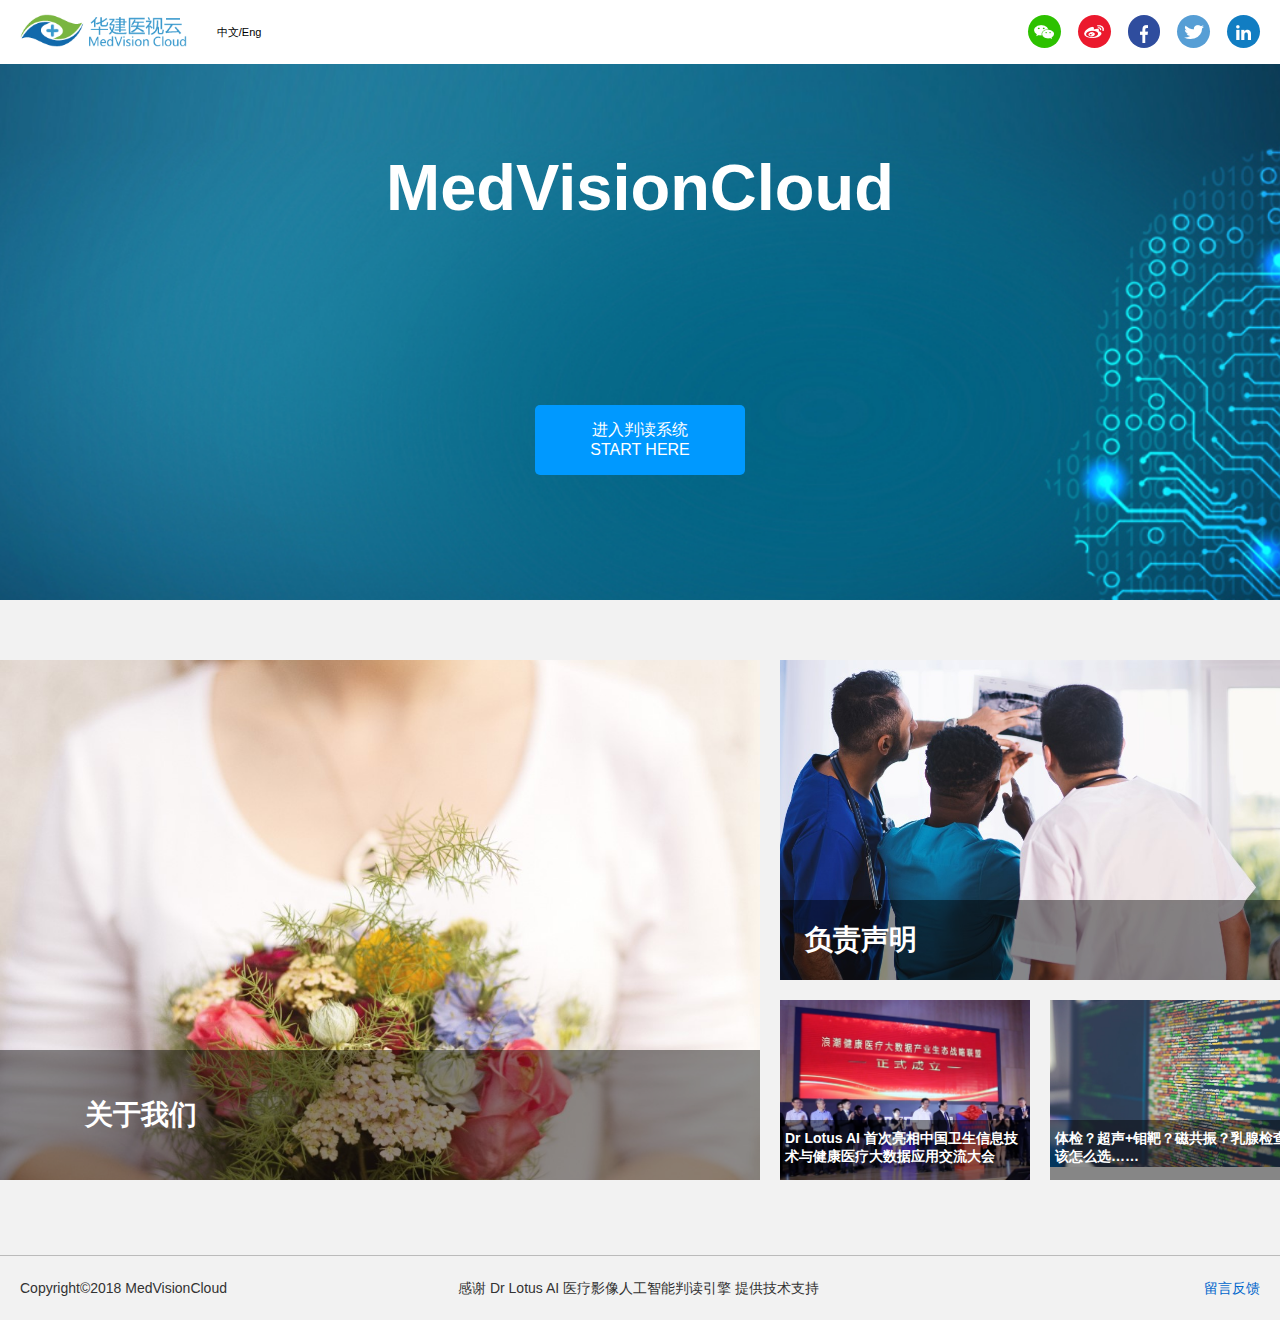
==== index.html @ 8c5a2087 "完成热力图功能，完善代码" ====
<!DOCTYPE html>
<html>

<head>
    <meta charset="utf-8">
    <title>华建医视云</title>
    <link rel="stylesheet" type="text/css" href="./css/contactStyle.css">
    <style type="text/css">
    * {
        margin: 0;
        padding: 0;
    }

    body {
        width:100%;
        height:100%;
        font-family: 'Arial Negreta', 'Arial';
        font-size: 14px;
        background: #f2f2f2;
    }

    .head {
        height: 64px;
        width: 100%;
        background: #FFFFFF;
        position: fixed;
        z-index: 10;
        top: 0;
    }

    .headtop {
        width: 100%;
        height: 100%;
        margin: 0 auto;
        display:flex;
        justify-content: space-between;
    }

    .med {
        display: inline-block;
        float: left;
    }

    .lang {
        float: left;
        color: #000000;
        text-decoration: none;
        margin-left: 30px;
        font-size: 11px;
        display: inline-block;
        line-height: 64px;
    }
    .lang:hover{
        text-decoration: underline;
        color: rgba(0, 102, 204, 1);
    }
    .bdsharebuttonbox {
        width: 248px;
        display:flex;
        justify-content: space-between;
    }
    #share {
        margin-right:12px;
        height: 64px;
        display: inline-block;
    }
    #share a{
        width: 32.8px;
        height: 32.8px;
        border-radius: 32.8px;
        display: inline-block;
        margin-left: 8px;
        margin-right:8px;
        margin-top: 15px;
    }
    #share a.bds_weixin{
        display:flex;
        justify-content: center;
        background: rgb(0,0,0,0);
    }
    #share img {
        margin: 0 auto;
        margin-top: 10px;
        display: block;
    }

    #share a.share1{
        background-color: #2dc100;
    }
    #share a.share1 img{
        height:14px;
        width:20px;
    }
    #share a.share2 {
        background: #eb192d;
    }

    #share a.share3 {
        background: #2f4d9e;
    }

    #share a.share4 {
        background: #569ed5;
    }

    #share a.share5 {
        background: #117dc2;
    }

    #share a.bds_more {
        display: none;
    }


    .medmain {
        width: 100%;
        margin-left: auto;
        margin-right: auto;
        margin-bottom: 74px;
        display:flex;
        flex-direction:column;
    }

    .banner {
        position:relative;
        height: 600px;
    }
    #banner{
        position:absolute;
        top:0px;
        width:100%;
        height:600px;
        margin:0;
        background: url(img/bg.jpg) no-repeat;
        background-position: center top;
        background-size: auto 140%;

    }


    .banner img {
        display: block;
        width: 100%;
    }

    .banner1 {
        display: inline-block;
        width: 329px;
        opacity: 0.75;
        float: left;
        margin-top: 188px;
    }

    .banner2 {
        color: #FFFFFF;
        overflow: hidden;
        text-align: center;
        margin: 150px auto;
        margin-bottom: 0px;
        overflow: hidden;
    }

    .medlang {
        height: 150px;
        overflow: hidden;
    }

    .langdiv {
        -webkit-animation: scrollText 15s cubic-bezier(0.645, 0.045, 0.355, 1) infinite;
        animation: scrollText 15s cubic-bezier(0.645, 0.045, 0.355, 1) infinite
    }

    .langtext {
        overflow: hidden;
        height: 151px;
        word-break:break-all;
    }

    @-webkit-keyframes scrollText {
        0% {
            -webkit-transform: translateY(0px);
        }
        20% {
            -webkit-transform: translateY(-151px);
        }
        40% {
            -webkit-transform: translateY(-302px);
        }
        60% {
            -webkit-transform: translateY(-453px);
        }
        80% {
            -webkit-transform: translateY(-604px);
        }
        100% {
            -webkit-transform: translateY(-755px);
        }
    }

    @keyframes scrollText {
        0% {
            transform: translateY(0px);
        }
        20% {
            transform: translateY(-151px);
        }
        40% {
            transform: translateY(-302px);
        }
        60% {
            transform: translateY(-453px);
        }
        80% {
            transform: translateY(-604px);
        }
        100% {
            transform: translateY(-755px);
        }
    }


    .med1 {
        font-size: 65px;
        text-align:center;
        font-weight: 700;
        margin-bottom: 30px;

    }

    .med2 {
        font-size: 24px;
        margin-bottom: 30px;
    }

    .med3 {
        font-size: 18px;
        margin-bottom: 70px;
    }

    .med4 {
        width: 210px;
        height: 70px;
        margin: 0 auto;
        font-size: 16px;
        color: #FFFFFF;
        text-align: center;
    }

    .starthere {
        background-color: rgba(0, 153, 255, 1);
        border-radius: 5px;
        height: 70px;
        overflow: hidden;
        display: block;
    }

    .starthere p {
        padding-top: 15px;
    }

    .langselect {
        overflow: hidden;
        display: none;
    }

    .langselect .china {
        display: inline-block;
        text-decoration: none;
        width: 105px;
        height: 70px;
        line-height: 70px;
        background-color: rgba(0, 102, 204, 1);
        border: none;
        border-radius: 5px;
        border-top-right-radius: 0px;
        border-bottom-right-radius: 0px;
        -moz-box-shadow: 0px 0px 5px rgba(0, 0, 0, 0.349019607843137);
        -webkit-box-shadow: 0px 0px 5px rgba(0, 0, 0, 0.349019607843137);
        box-shadow: 0px 0px 5px rgba(0, 0, 0, 0.349019607843137);
        color: #0066CC;
    }

    .langselect .english {
        text-decoration: none;
        display: inline-block;
        width: 105px;
        height: 70px;
        line-height: 70px;
        background-color: rgba(0, 102, 204, 1);
        border: none;
        border-radius: 5px;
        border-top-left-radius: 0px;
        border-bottom-left-radius: 0px;
        -moz-box-shadow: 0px 0px 5px rgba(0, 0, 0, 0.349019607843137);
        -webkit-box-shadow: 0px 0px 5px rgba(0, 0, 0, 0.349019607843137);
        box-shadow: 0px 0px 5px rgba(0, 0, 0, 0.349019607843137);
        color: #0066CC;
    }


    .banner3 {
        display: inline-block;
        width: 637px;
        margin: auto;
        float: right;
    }

    .main {
        margin: 0 auto;
        margin-top: 60px;
        color: #FFFFFF;
        width: 1300px;
        overflow: hidden;
    }

    .main img {
        display: block;
        width: 100%;
    }

    .main1 {
        width: 760px;
        height: 520px;
        position: relative;
        float: left;
    }

    .main1info {
        position: absolute;
        width: 760px;
        height: 130px;
        line-height: 130px;
        background-color: rgba(0, 0, 0, 0.447058823529412);
        bottom: 0px;
    }

    .main1info span {
        display: block;
        margin-left: 85px;
        font-weight: 700;
        font-size: 28px;
    }

    .main1back {
        top: 0px;
        background-color: rgba(0, 0, 0, 0.447058823529412);
        position: absolute;
        width: 760px;
        height: 520px;
        display: none;
    }

    .main1back p {
        margin-left: 88px;
    }

    .about1 {
        font-size: 28px;
        font-weight: 700;
        margin-top: 135px;
    }

    .about2 {
        font-size: 20px;
        margin-top: 25px;
    }

    .about3 {
        margin-top: 20px;
    }

    .about4 {
        margin-top: 20px;
    }

    .main2 {
        float: left;
        margin-left: 20px;
    }

    .main21 {
        width: 520px;
        height: 320px;
        overflow: hidden;
        position: relative;
    }

    .main21info {
        width: 520px;
        height: 80px;
        line-height: 80px;
        position: absolute;
        background-color: rgba(0, 0, 0, 0.447058823529412);
        bottom: 0px;
    }

    .main21info span {
        display: block;
        margin-left: 25px;
        font-size: 28px;
        font-weight: 700;
    }

    .main21back {
        top: 0px;
        background-color: rgba(0, 0, 0, 0.447058823529412);
        position: absolute;
        width: 520px;
        height: 320px;
        font-size: 12px;
        display: none;
    }

    .main21back p {
        margin-left: 25px;
        width: 465px;
    }

    .state1 {
        margin-top: 40px;
        font-size: 28px;
        font-weight: 700;
    }

    .state2 {
        margin-top: 10px;
    }

    .state3 {
        margin-top: 10px;
    }

    .main22 {
        margin-top: 20px;
        overflow: hidden;
    }

    .main221 {
        width: 250px;
        height: 180px;
        float: left;
        position: relative;
    }

    .main221info {
        width: 250px;
        height: 60px;
        position: absolute;
        background-color: rgba(0, 0, 0, 0.447058823529412);
        bottom: 0px;
        margin-top: 10px;
    }

    .main221info span {
        display: block;
        margin-top: 10px;
        margin-left: 5px;
        font-weight: 700;
    }

    .main221back {
        top: 0px;
        background-color: rgba(0, 0, 0, 0.447058823529412);
        position: absolute;
        width: 250px;
        height: 180px;
        line-height: 180px;
        font-size: 16px;
        display: none;
    }

    .main221back a {
        display: block;
        text-align: center;
        text-decoration: none;
        color: #FFFFFF;
    }

    .main222 {
        width: 250px;
        height: 180px;
        margin-left: 20px;
        float: left;
        position: relative;
    }

    .main222info {
        width: 250px;
        height: 60px;
        position: absolute;
        background-color: rgba(0, 0, 0, 0.447058823529412);
        bottom: 0px;
    }

    .main222info span {
        display: block;
        margin-left: 5px;
        margin-top: 10px;
        font-weight: 700;
    }

    .main222back {
        top: 0px;
        background-color: rgba(0, 0, 0, 0.447058823529412);
        position: absolute;
        width: 250px;
        height: 180px;
        line-height: 180px;
        font-size: 16px;
        display: none;
    }

    .main222back a {
        display: block;
        color: #FFFFFF;
        text-decoration: none;
        text-align: center;
    }

    .foot {
        margin-top:75px;
        font-size: 14px;
        font-weight: 400;
        color: #333333;
        overflow: hidden;
        width: 100%;
        background: #f2f2f2;
        border-top: 1.5px solid #BBB;
        line-height: 64px;
    }

    .footline {
        width:100%;
        display:flex;
        justify-content: space-between;
        margin: 0 auto;
    }

    .foot .banquan {
        display: inline-block;
        margin-left: 20px;
    }

    .foot .fonttext {
        margin-right:154px;

    }

    .foot .message {
        margin-right:20px;
        cursor: pointer;
        color: rgba(0, 102, 204, 1);
    }
    .feedback{
        z-index:3;
        position:fixed;
    }
    .shadow{
        width:100%;
        height:1500px;
        position:absolute;
        top:0;
        left:0;
        background:rgba(0,0,0,0.5);
        display:none;
        z-index:2;
    }
    .message:hover{
        text-decoration:underline;
    }
    .rw-words div{
    	position: absolute;
        left:0;
        opacity: 0;
    	overflow: hidden;
    	width: 100%;
    }

    .rw-words-1 div{
    	animation: rotateWordsFirst 18s linear infinite 0s;
    }
    .rw-words div:nth-child(2) {
    	animation-delay: 3s;
    }
    .rw-words div:nth-child(3) {
    	animation-delay: 6s;
    }
    .rw-words div:nth-child(4) {
    	animation-delay: 9s;
    }
    .rw-words div:nth-child(5) {
    	animation-delay: 12s;
    }
    .rw-words div:nth-child(6) {
    	animation-delay: 15s;
    }
    @keyframes rotateWordsFirst {
        0% { opacity: 0; }
        2% { opacity: 0; -webkit-transform: translateY(-30px); transform: translateY(-30px); }
    	5% { opacity: 1; -webkit-transform: translateY(0px); transform: translateY(0px);}
        17% { opacity: 1; -webkit-transform: translateY(0px); transform: translateY(0px); }
    	20% { opacity: 0; -webkit-transform: translateY(30px); transform: translateY(30px); }
    	80% { opacity: 0; }
        100% { opacity: 0; }
    }
    .headerLogo{
        height:100%;
        display:flex;
        align-items:center;
    }
    .wechatShare{
        border: 1px solid rgb(216, 216, 216);
        position:absolute;
        top: 80px;
        right: 95px;
        width:240px;
        height: 275px;
        display:flex;
        padding: 10px;
        flex-direction: column;
        background:#FFF;
        align-items:center;
        z-index:4;
        display:none;
    }
    .wechatShare .popup_head{
        font-weight:700;
        font-size:12px;
        width:240px;
        height:16px;
    }
    .wechatShare .popup_foot{
        margin-top:5px;
        width:240px;
        height:44px;
        font-size:12px;
        color: rgb(102,102,102);

    }
    </style>
</head>

<body>
    <div class="head">
        <div class="headtop">
            <div class="headerLogo">
                <a href="index.html"><img title="返回首页" style='height:32.8px; width:166.8px; margin-left:20px; ' src="img/logo.png"></a>
                <a title="switch to English" href="indexEn.html" class="lang">中文/Eng</a>
            </div>
            <div id="share">
                <div class="bdsharebuttonbox" >
                    <a href="#" class="bds_weixin share1" id="wechat" ><img src="img/share1.png"></a>
                    <a href="http://service.weibo.com/share/share.php?url=http://medvisioncloud.com&appkey=&title=Description&pic=&ralateUid=&language=zh_cn#_loginLayer_1534360232084" target = "_blank" class="share2" ><img src="img/share2.png"></a>
                    <a target="_blank" href="https://www.facebook.com/sharer/sharer.php?u=http%3A//medvisioncloud.com" class="share3" ><img src="img/share3.png"></a>
                    <a target="_blank" href="https://twitter.com/home?status=http%3A//medvisioncloud.com" class="share4" ><img src="img/share4.png"></a>
                    <a target="_blank" href="https://www.linkedin.com/shareArticle?mini=true&url=http%3A//medvisioncloud.com&title=Medvision%20Cloud&summary=&source=" class="share5"> <img src="img/share5.png"></a>
                </div>
            </div>
        </div>
    </div>
    <div class="medmain">
        <div class="wechatShare">
            <div class="popup_head">
                <span>分享到微信朋友圈</span>
            </div>
            <img style='height:215px; width:215px' src="img/QR.png">
            <div class="popup_foot">
                打开微信，点击底部的“发现”，<br>
                使用“扫一扫”即可将网页分享至朋友圈。
            </div>
        </div>
        <div class="banner">
            <div id="banner">
            <div class="banner2">
                <p class="med1">MedVisionCloud</p>
                <div class="medlang">
                    <div class="rw-words rw-words-1">
                        <div class="langtext">
                            <p class="med2">女性健康医视云 —— 用AI，爱自己</p>
                            <p class="med3">免费的在线乳腺影像判读AI 由人工智能提供参考意见</p>
                        </div>
                        <div class="eng langtext">
                            <p class="med2">Advancing Women's Healthcare with AI</p>
                            <p class="med3">Free Online Mammograms Interpretation using AI Suggestions for reference only</p>
                        </div>
                        <div class="fren langtext">
                            <p class="med2">Faire progresser la santé des femmes avec l'IA</p>
                            <p class="med3">Interprétation gratuite de mammogrammes en ligne en utilisant des suggestions d'IA pour la référence seulement</p>
                        </div>
                        <div class="spanish langtext">
                            <p class="med2">Avanzando en la salud de la mujer con IA</p>
                            <p class="med3">Interpretación gratuita de mamografías en línea usando sugerencias de IA solo como referencia</p>
                        </div>
                        <div class="Russian langtext">
                            <p class="med2">Продвижение женского здравоохранения с помощью ИИ</p>
                            <p class="med3">Бесплатные онлайн-маммограммы Интерпретация с использованием предложений AI для справки</p>
                        </div>
                        <div class="Arabic langtext">
                            <p class="med2">تعزيز الرعاية الصحية للمرأة مع منظمة العفو الدولية</p>
                            <p class="med3">تفسير الماموغرافيا على الانترنت مجانا باستخدام الاقتراحات الذكاء الاصطناعي للإشارة فقط</p>
                        </div>
            		</div>
                    </div>
                </div>
                <div class="med4">
                    <div class="starthere">
                        <p>进入判读系统</p>
                        <span>START HERE</span>
                    </div>
                    <div class="langselect">
                        <a class="china" href="inter.html">中文</a><a class="english" href="interEn.html">英文</a>
                    </div>
                </div>
            </div>
        </div>
        <div class="main ">
            <div class="main1 ">
                <img src="img/u25.jpg ">
                <div class="main1info ">
                    <span>关于我们</span>
                </div>
                <div class="main1back ">
                    <p class="about1 ">关于我们</p>
                    <p class="about2 ">MedVisionCloud——女性健康医视云</p>
                    <p class="about3 ">女性的健康，是人类社会发展的基石。MedVisionCloud致力于人工智能和医疗行业的深度融</p>
                    <p>合，运用最前沿的人工智能技术，聚焦女性健康，旨在为全民提供免费的乳腺癌相关医疗影像</p>
                    <p>人工智能辅助判读服务。</p>
                    <p class="about4 ">MedVisionCloud由Dr Lotus AI 医疗影像人工智能判读引擎提供技术支持，帮助用户自助找到疑</p>
                    <p>似病灶，同时分析患有恶性肿瘤的风险，为女性乳腺癌自测自查提供有价值的参考意见。</p>
                </div>
            </div>
            <div class="main2 ">
                <div class="main21 ">
                    <img src="img/u16.jpg ">
                    <div class="main21info ">
                        <span>负责声明</span>
                    </div>
                    <div class="main21back ">
                        <p class="state1 ">免责声明</p>
                        <p class="state2 ">MedVisionCloud旨在向普通用户提供一个免费的医疗影像人工智能判读的平台。根据我国法律，本平台特做如下声明：</p>
                        <p class="state3 ">1. 用户可自主自愿选择是否使用本平台进行医学影像智能判读。</p>
                        <p>2. 用户上传的影像资料及检测结果仅做用户自测所用, 未经用户本人同意，平台无权也不会泄露给任何一方。 </p>
                        <p>3. 经本平台判读的结果仅作为向用户本人提供参考，结果可能因影像清晰度、用户个人操作等存在误差，故确诊仍需专业影像医生鉴定。 </p>
                        <p>4. 本平台的技术提供方属于非医疗机构，不同于医院的病例会诊，诊断结果不能作为医院就诊的依据和凭证。 </p>
                        <p>5. 一切诊疗行为请在就诊医院执业医师指导下执行，造成的一切后果与本平台无关。 </p>
                        <p>6. 本平台由Dr Lotus AI提供技术支持，解释权归技术提供方。</p>
                    </div>
                </div>
                <div class="main22 ">
                    <div class="main221 ">
                        <img src="img/u17.jpg ">
                        <div class="main221info ">
                            <span>Dr Lotus AI 首次亮相中国卫生信息技术与健康医疗大数据应用交流大会</span>
                        </div>
                        <div class="main221back ">
                            <a href="http://huajiantech.com/new.html " target="_blank ">了解更多</a>
                        </div>
                    </div>
                    <div class="main222 ">
                        <img src="img/u18.jpg ">
                        <div class="main222info ">
                            <span>体检？超声+钼靶？磁共振？乳腺检查该怎么选……</span>
                        </div>
                        <div class="main222back ">
                            <a href="https://mp.weixin.qq.com/s/qQNyLgV46LgN0UGOeyyk8A" target="_blank">了解更多</a>
                        </div>
                    </div>
                </div>
            </div>
        </div>
    </div>
    <div class="foot">
        <div class="footline">
            <span class="banquan">Copyright©2018 MedVisionCloud</span><span class="fonttext">感谢 Dr Lotus AI 医疗影像人工智能判读引擎 提供技术支持</span><span id="feedbackButton" class="message">留言反馈</span></div>
    </div>
    <div class="shadow">
    </div>
    <div class="feedback">
        <div class="container">
            <div class="feedbackHeader">
                <h3>告诉我们你的想法</h3>
            </div>
                <div class="contactContainer">
                <form id="contact" method="POST">
                    <div class="name">
                        <fieldset class="first">
                            <input placeholder="姓" id="name1" type="text" tabindex="1" required maxlength="20">
                        </fieldset>
                        <fieldset class="last">
                            <input placeholder="名" id="name2" type="text" tabindex="2" required maxlength="20">
                        </fieldset>
                    </div>
                    <fieldset>
                        <input placeholder="邮箱" id="email" type="email" tabindex="3" required maxlength="30">
                    </fieldset>
                    <fieldset>
                        <input placeholder="手机号码 (选填)" id="phone" type="tel" tabindex="4" maxlength="15">
                    </fieldset>
                    <fieldset>
                        <input placeholder="标题" id="title" type="text" tabindex="5" required maxlength="40">
                    </fieldset>
                    <fieldset>
                        <textarea placeholder="留言内容" id="content" tabindex="6" required maxlength="500"></textarea>
                    </fieldset>
                    <fieldset class="buttons">
                        <p id="messageSent" style="padding:10px;display:none"><b>提交成功!</b></p>
                        <div name="cancelButton" id="contact-cancel" onclick="{cancelForm()}">取消</div>
                        <button name="submitButton" type="submit" id="contact-submit">提交</button>
                    </fieldset>
              </form>
          </div>
        </div>
    </div>
    <script type="text/javascript" src="js/feedback.js"></script>
    <script type="text/javascript" src="js/jquery.js"></script>
    <script type="text/javascript">
    function sendContactForm(){
        setTimeout('$("#messageSent").show()', 500);
        setTimeout('$(".feedback").slideUp("slow")', 1500);
        setTimeout('$(".shadow").hide();', 2000);
    }
    $(function() {
        $('#wechat').mouseover(function(){
            $(".wechatShare").css('display', 'flex');
        })
        $('#wechat').mouseout(function(){
            $(".wechatShare").hide();
        })
        $('#contact').submit(function () {
         sendContactForm();
         //$("#contact").reset();
         return false;
        });
        $(".shadow").click(function(){
            $(".feedback").hide();
            $(".shadow").hide();
        })
        $("#feedbackButton ").click(function(){
            cancelForm();
            $(".shadow").show();
            $(".feedback ").show();
        })
        $(".main1").mouseover(function() {
            $(".main1info ").hide();
            $(".main1back ").show();
        });
        $(".main1").mouseout(function() {
            $(".main1back ").hide();
            $(".main1info ").show();
        });
        $(".main21").mouseover(function() {
            $(".main21info ").hide();
            $(".main21back ").show();
        });
        $(".main21").mouseout(function() {
            $(".main21back").hide();
            $(".main21info").show();
        });
        $(".main221").mouseover(function() {
            $(".main221info").hide();
            $(".main221back").show();
        });
        $(".main221").mouseout(function() {
            $(".main221back").hide();
            $(".main221info").show();
        });
        $(".main222").mouseover(function() {
            $(".main222info").hide();
            $(".main222back").show();
        });
        $(".main222").mouseout(function() {
            $(".main222back").hide();
            $(".main222info").show();
        });
        $(".med4").mouseover(function(eval) {
            $(".starthere").hide();
            $(".langselect").show();
        });
        $(".med4").mouseout(function(eval) {
            $(".langselect").hide();
            $(".starthere").show();
        });
        $(".china").mouseover(function() {
            $(".china").css("color", "#FFFFFF");
            $(".china").css("background", "rgba(0, 102, 204, 1)");
            $(".english ").css("color", "#0066CC");
            $(".english").css("background", "#FFFFFF");
        });
        $(".english").mouseover(function() {
            $(".english ").css("color", "#FFFFFF");
            $(".english").css("background", "rgba(0, 102, 204, 1)");
            $(".china ").css("color", "#0066CC");
            $(".china").css("background", "#FFFFFF");
        });
    })
    </script>
</body>

</html>
---- css/contactStyle.css ----
@import url(https://fonts.googleapis.com/css?family=Roboto:400,300,600,400italic);
.feedback {
    display:none;
    position:fixed;
    bottom:0;
    right:25px;
    margin: 0;
    padding: 0;
    box-sizing: border-box;
    -webkit-box-sizing: border-box;
    -moz-box-sizing: border-box;
    -webkit-font-smoothing: antialiased;
    -moz-font-smoothing: antialiased;
    -o-font-smoothing: antialiased;
    font-smoothing: antialiased;
    text-rendering: optimizeLegibility;
}

.feedback body {
  font-family: "Roboto", Helvetica, Arial, sans-serif;
  font-weight: 100;
  font-size: 12px;
  line-height: 30px;
  color: #777;
  background: #4CAF50;
}

.container {
  max-width: 500px;
  width: 100%;
  margin: 25px 0;
  position: relative;
}

#contact input[type="text"],
#contact input[type="email"],
#contact input[type="tel"],
#contact input[type="url"],
#contact textarea,
#contact button {
    font: 400 12px/16px "Roboto", Helvetica, Arial, sans-serif;
}
.feedbackHeader{
    background-color:#4885ed;
    width:100%;
    height:70px;
    display: flex;
    justify-content:center;
    align-items:center;
}

.feedbackHeader h3{
    color:white;
    font-size: 30px;
    font-weight: 300;
}
.contactContainer{
  background: #F9F9F9;
  width:100%;
  box-shadow: 0 0 20px 0 rgba(0, 0, 0, 0.2), 0 5px 5px 0 rgba(0, 0, 0, 0.24);
  display:flex;
  justify-content:center;
}
#contact {
    margin:25px;
    width:100%;
}


fieldset {
  border: medium none !important;
  margin: 0 0 10px;
  padding: 0;
}
.name{
    width:100%;
    display:flex;
    justify-content:space-between;
}
.first{
    width:46%;
}
.last{
    width:46%;
}
#contact #name1,
#contact #name2{
    padding:10px;
    width:89.5%;
    border: 1px solid #ccc;
    background: #FFF;
    margin: 0 0 5px;
}

#contact input[type="text"],
#contact input[type="email"],
#contact input[type="tel"],
#contact input[type="url"],
#contact textarea {
  width: 95%;
  border: 1px solid #ccc;
  background: #FFF;
  margin: 0 0 5px;
  padding: 10px;
}

#contact input[type="text"]:hover,
#contact input[type="email"]:hover,
#contact input[type="tel"]:hover,
#contact input[type="url"]:hover,
#contact textarea:hover {
  -webkit-transition: border-color 0.3s ease-in-out;
  -moz-transition: border-color 0.3s ease-in-out;
  transition: border-color 0.3s ease-in-out;
  border: 1px solid #aaa;
}

#contact textarea {
  height: 100px;
  max-width: 100%;
  resize: none;
}
.buttons{
    display:flex;
    justify-content: flex-end;
}
#contact button{
  cursor: pointer;
  width: 30%;
  border: none;
  border-radius:5px;
  background: #4885ed;
  color: #FFF;
  margin: 0 0 5px;
  margin-right:5px;
  padding: 10px;
  font-size: 15px;
}
#contact #contact-cancel{
    cursor: pointer;
    width: 30%;
    border: none;
    border-radius:5px;
    margin: 0 0 5px;
    margin-right:5px;
    padding: 10px;
    font-size: 15px;
    text-align:center;
    background:#F9F9F9;
    color:#000;
}
#contact button:hover {
  background: #325DA5;
  -webkit-transition: background 0.3s ease-in-out;
  -moz-transition: background 0.3s ease-in-out;
  transition: background-color 0.3s ease-in-out;
}
#contact #contact-cancel:hover{
    background:#999;
}

#contact button:active {
  box-shadow: inset 0 1px 3px rgba(0, 0, 0, 0.5);
}

.copyright {
  text-align: center;
}

#contact input:focus,
#contact textarea:focus {
  outline: 0;
  border: 1px solid #aaa;
}

::-webkit-input-placeholder {
  color: #888;
}

:-moz-placeholder {
  color: #888;
}

::-moz-placeholder {
  color: #888;
}

:-ms-input-placeholder {
  color: #888;
}
:invalid {
  box-shadow: none;
}
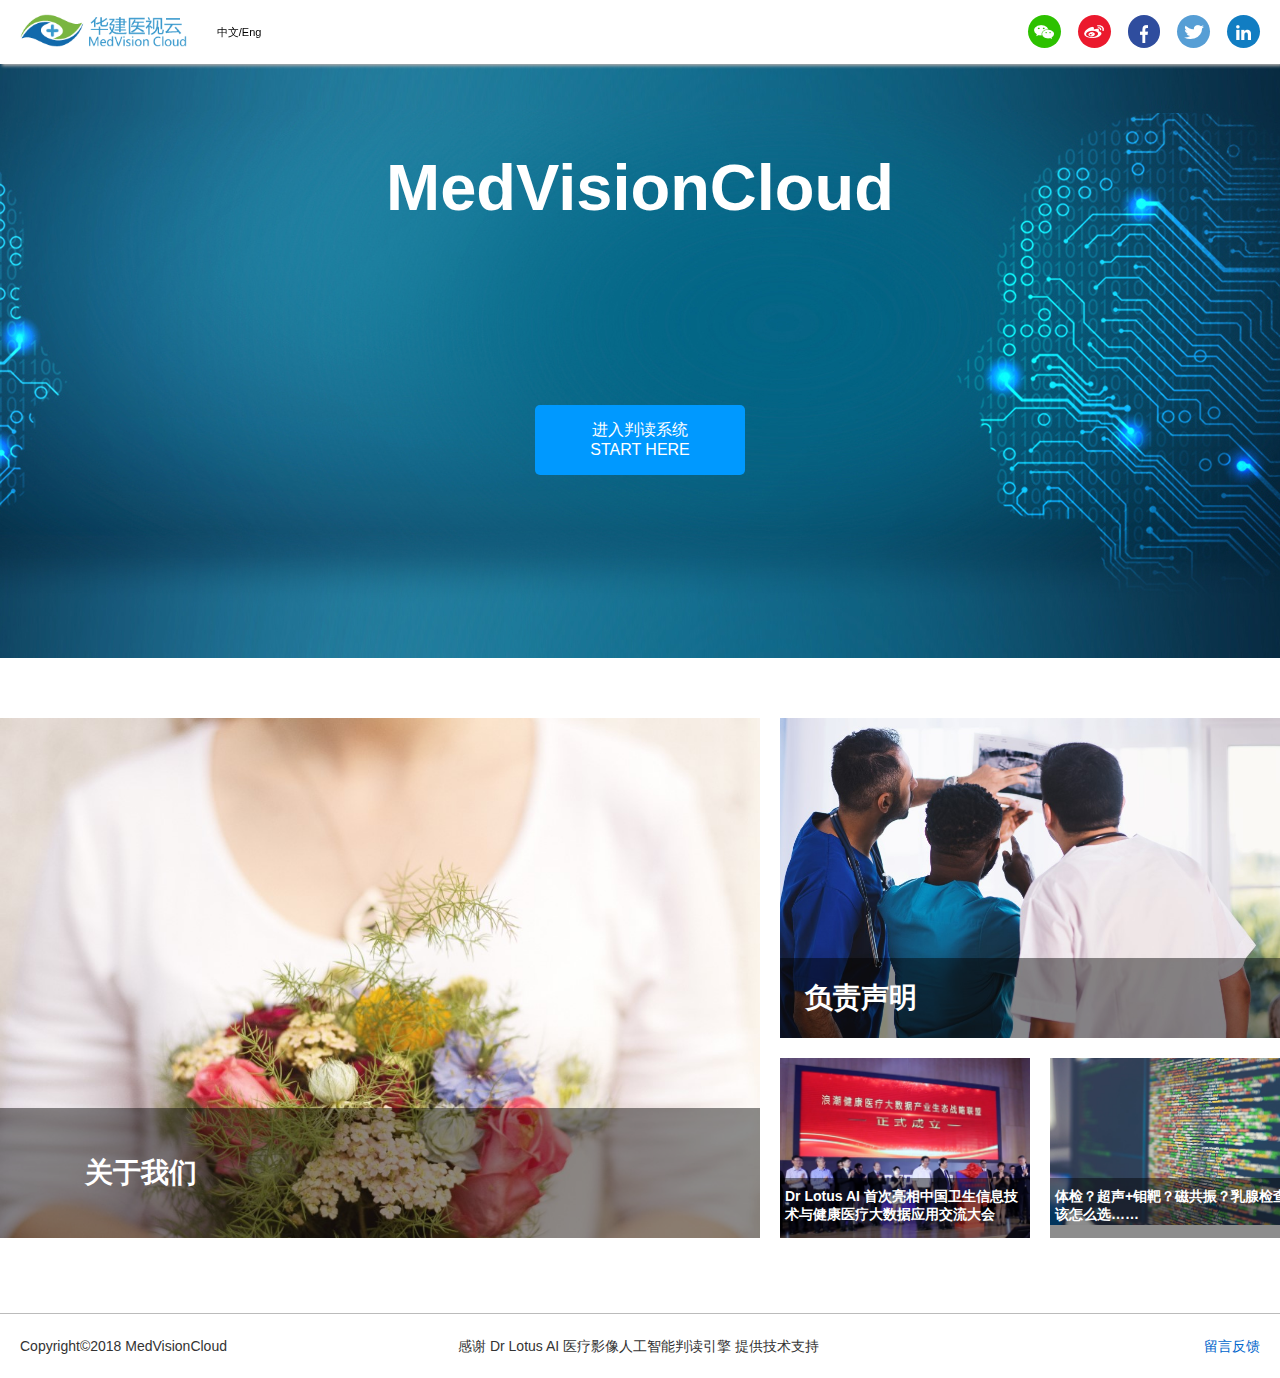
==== commit fa73f4f0: "finalized front page, finished english inter.html translation" ====
--- a/index.html
+++ b/index.html
@@ -14,18 +14,21 @@
     body {
         width:100%;
         height:100%;
+        min-width:875px;
         font-family: 'Arial Negreta', 'Arial';
         font-size: 14px;
-        background: #f2f2f2;
+        background: #ffffff;
     }
 
     .head {
         height: 64px;
         width: 100%;
+        min-width:875px;
         background: #FFFFFF;
         position: fixed;
         z-index: 10;
         top: 0;
+        box-shadow: 2px 2px 3px #AAAAAA;
     }
 
     .headtop {
@@ -123,17 +126,17 @@
 
     .banner {
         position:relative;
-        height: 600px;
+        height: 658px;
     }
     #banner{
         position:absolute;
         top:0px;
         width:100%;
-        height:600px;
+        height:658px;
         margin:0;
         background: url(img/bg.jpg) no-repeat;
         background-position: center top;
-        background-size: auto 140%;
+        background-size: auto 100%;
 
     }
 
@@ -524,7 +527,7 @@
         color: #333333;
         overflow: hidden;
         width: 100%;
-        background: #f2f2f2;
+        background: #fff;
         border-top: 1.5px solid #BBB;
         line-height: 64px;
     }
@@ -649,11 +652,11 @@
             </div>
             <div id="share">
                 <div class="bdsharebuttonbox" >
-                    <a href="#" class="bds_weixin share1" id="wechat" ><img src="img/share1.png"></a>
-                    <a href="http://service.weibo.com/share/share.php?url=http://medvisioncloud.com&appkey=&title=Description&pic=&ralateUid=&language=zh_cn#_loginLayer_1534360232084" target = "_blank" class="share2" ><img src="img/share2.png"></a>
-                    <a target="_blank" href="https://www.facebook.com/sharer/sharer.php?u=http%3A//medvisioncloud.com" class="share3" ><img src="img/share3.png"></a>
-                    <a target="_blank" href="https://twitter.com/home?status=http%3A//medvisioncloud.com" class="share4" ><img src="img/share4.png"></a>
-                    <a target="_blank" href="https://www.linkedin.com/shareArticle?mini=true&url=http%3A//medvisioncloud.com&title=Medvision%20Cloud&summary=&source=" class="share5"> <img src="img/share5.png"></a>
+                    <a title="分享到微信" href="#" class="bds_weixin share1" id="wechat" ><img src="img/share1.png"></a>
+                    <a title="分享到微博" href="http://service.weibo.com/share/share.php?url=http://medvisioncloud.com&appkey=&title=Description&pic=&ralateUid=&language=zh_cn#_loginLayer_1534360232084" target = "_blank" class="share2" ><img src="img/share2.png"></a>
+                    <a title="分享到脸书" target="_blank" href="https://www.facebook.com/sharer/sharer.php?u=http%3A//medvisioncloud.com" class="share3" ><img src="img/share3.png"></a>
+                    <a title="分享到推特" target="_blank" href="https://twitter.com/home?status=http%3A//medvisioncloud.com" class="share4" ><img src="img/share4.png"></a>
+                    <a title="分享到领英" target="_blank" href="https://www.linkedin.com/shareArticle?mini=true&url=http%3A//medvisioncloud.com&title=Medvision%20Cloud&summary=&source=" class="share5"> <img src="img/share5.png"></a>
                 </div>
             </div>
         </div>
@@ -708,7 +711,7 @@
                         <span>START HERE</span>
                     </div>
                     <div class="langselect">
-                        <a class="china" href="inter.html">中文</a><a class="english" href="interEn.html">英文</a>
+                        <a class="china" href="inter.html">中文</a><a class="english" href="interEn.html">English</a>
                     </div>
                 </div>
             </div>
@@ -811,7 +814,7 @@
           </div>
         </div>
     </div>
-    <script type="text/javascript" src="js/feedback.js"></script>
+    <script type="text/javascript" src="js/feedbackEni.js"></script>
     <script type="text/javascript" src="js/jquery.js"></script>
     <script type="text/javascript">
     function sendContactForm(){
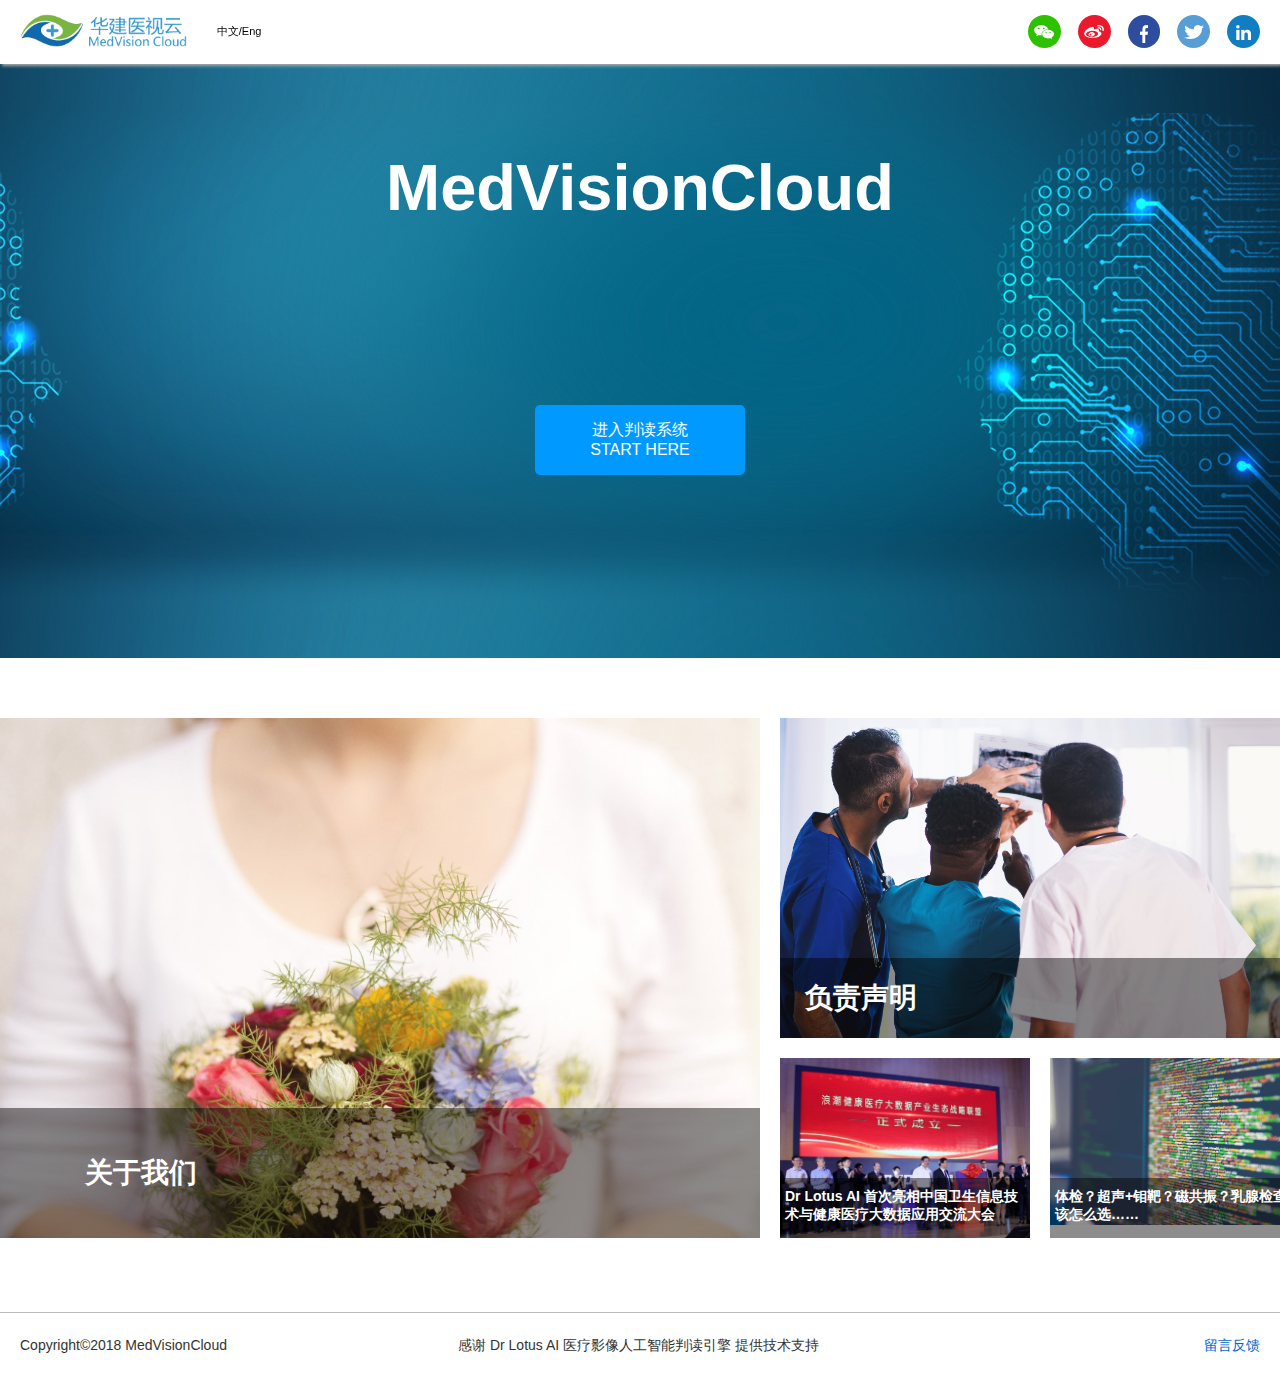
==== commit 3de1d095: "Combined commonalities between css styles into stylesheets" ====
--- a/index.html
+++ b/index.html
@@ -5,6 +5,9 @@
     <meta charset="utf-8">
     <title>华建医视云</title>
     <link rel="stylesheet" type="text/css" href="./css/contactStyle.css">
+    <link rel="stylesheet" type="text/css" href="./css/headerStyle.css">
+    <link rel="stylesheet" type="text/css" href="./css/shareStyle.css">
+    <link rel="stylesheet" type="text/css" href="./css/footerStyle.css">
     <style type="text/css">
     * {
         margin: 0;
@@ -18,100 +21,6 @@
         font-family: 'Arial Negreta', 'Arial';
         font-size: 14px;
         background: #ffffff;
-    }
-
-    .head {
-        height: 64px;
-        width: 100%;
-        min-width:875px;
-        background: #FFFFFF;
-        position: fixed;
-        z-index: 10;
-        top: 0;
-        box-shadow: 2px 2px 3px #AAAAAA;
-    }
-
-    .headtop {
-        width: 100%;
-        height: 100%;
-        margin: 0 auto;
-        display:flex;
-        justify-content: space-between;
-    }
-
-    .med {
-        display: inline-block;
-        float: left;
-    }
-
-    .lang {
-        float: left;
-        color: #000000;
-        text-decoration: none;
-        margin-left: 30px;
-        font-size: 11px;
-        display: inline-block;
-        line-height: 64px;
-    }
-    .lang:hover{
-        text-decoration: underline;
-        color: rgba(0, 102, 204, 1);
-    }
-    .bdsharebuttonbox {
-        width: 248px;
-        display:flex;
-        justify-content: space-between;
-    }
-    #share {
-        margin-right:12px;
-        height: 64px;
-        display: inline-block;
-    }
-    #share a{
-        width: 32.8px;
-        height: 32.8px;
-        border-radius: 32.8px;
-        display: inline-block;
-        margin-left: 8px;
-        margin-right:8px;
-        margin-top: 15px;
-    }
-    #share a.bds_weixin{
-        display:flex;
-        justify-content: center;
-        background: rgb(0,0,0,0);
-    }
-    #share img {
-        margin: 0 auto;
-        margin-top: 10px;
-        display: block;
-    }
-
-    #share a.share1{
-        background-color: #2dc100;
-    }
-    #share a.share1 img{
-        height:14px;
-        width:20px;
-    }
-    #share a.share2 {
-        background: #eb192d;
-    }
-
-    #share a.share3 {
-        background: #2f4d9e;
-    }
-
-    #share a.share4 {
-        background: #569ed5;
-    }
-
-    #share a.share5 {
-        background: #117dc2;
-    }
-
-    #share a.bds_more {
-        display: none;
     }
 
 
@@ -167,60 +76,6 @@
         height: 150px;
         overflow: hidden;
     }
-
-    .langdiv {
-        -webkit-animation: scrollText 15s cubic-bezier(0.645, 0.045, 0.355, 1) infinite;
-        animation: scrollText 15s cubic-bezier(0.645, 0.045, 0.355, 1) infinite
-    }
-
-    .langtext {
-        overflow: hidden;
-        height: 151px;
-        word-break:break-all;
-    }
-
-    @-webkit-keyframes scrollText {
-        0% {
-            -webkit-transform: translateY(0px);
-        }
-        20% {
-            -webkit-transform: translateY(-151px);
-        }
-        40% {
-            -webkit-transform: translateY(-302px);
-        }
-        60% {
-            -webkit-transform: translateY(-453px);
-        }
-        80% {
-            -webkit-transform: translateY(-604px);
-        }
-        100% {
-            -webkit-transform: translateY(-755px);
-        }
-    }
-
-    @keyframes scrollText {
-        0% {
-            transform: translateY(0px);
-        }
-        20% {
-            transform: translateY(-151px);
-        }
-        40% {
-            transform: translateY(-302px);
-        }
-        60% {
-            transform: translateY(-453px);
-        }
-        80% {
-            transform: translateY(-604px);
-        }
-        100% {
-            transform: translateY(-755px);
-        }
-    }
-
 
     .med1 {
         font-size: 65px;
@@ -519,41 +374,6 @@
         text-decoration: none;
         text-align: center;
     }
-
-    .foot {
-        margin-top:75px;
-        font-size: 14px;
-        font-weight: 400;
-        color: #333333;
-        overflow: hidden;
-        width: 100%;
-        background: #fff;
-        border-top: 1.5px solid #BBB;
-        line-height: 64px;
-    }
-
-    .footline {
-        width:100%;
-        display:flex;
-        justify-content: space-between;
-        margin: 0 auto;
-    }
-
-    .foot .banquan {
-        display: inline-block;
-        margin-left: 20px;
-    }
-
-    .foot .fonttext {
-        margin-right:154px;
-
-    }
-
-    .foot .message {
-        margin-right:20px;
-        cursor: pointer;
-        color: rgba(0, 102, 204, 1);
-    }
     .feedback{
         z-index:3;
         position:fixed;
@@ -605,40 +425,6 @@
     	20% { opacity: 0; -webkit-transform: translateY(30px); transform: translateY(30px); }
     	80% { opacity: 0; }
         100% { opacity: 0; }
-    }
-    .headerLogo{
-        height:100%;
-        display:flex;
-        align-items:center;
-    }
-    .wechatShare{
-        border: 1px solid rgb(216, 216, 216);
-        position:absolute;
-        top: 80px;
-        right: 95px;
-        width:240px;
-        height: 275px;
-        display:flex;
-        padding: 10px;
-        flex-direction: column;
-        background:#FFF;
-        align-items:center;
-        z-index:4;
-        display:none;
-    }
-    .wechatShare .popup_head{
-        font-weight:700;
-        font-size:12px;
-        width:240px;
-        height:16px;
-    }
-    .wechatShare .popup_foot{
-        margin-top:5px;
-        width:240px;
-        height:44px;
-        font-size:12px;
-        color: rgb(102,102,102);
-
     }
     </style>
 </head>
--- a/css/headerStyle.css
+++ b/css/headerStyle.css
@@ -0,0 +1,35 @@
+.head {
+    height: 64px;
+    width: 100%;
+    min-width:875px;
+    background: #FFFFFF;
+    position: fixed;
+    z-index: 10;
+    top: 0;
+    box-shadow: 2px 2px 3px #AAAAAA;
+}
+
+.headtop {
+    display:flex;
+    align-items:center;
+    justify-content: space-between;
+    width: 100%;
+    margin: 0 auto;
+}
+.headerLogo{
+    height:32.8px;
+    display:flex;
+    align-items: center;
+}
+
+.lang {
+    color: #000000;
+    text-decoration: none;
+    margin-left: 30px;
+    font-size: 11px;
+    display: inline-block;
+}
+.lang:hover{
+    text-decoration: underline;
+    color: rgba(0, 102, 204, 1);
+}
--- a/css/shareStyle.css
+++ b/css/shareStyle.css
@@ -0,0 +1,87 @@
+.bdsharebuttonboxEn {
+    width: 150px;
+    display:flex;
+    justify-content: space-between;
+}
+
+.bdsharebuttonbox {
+    width: 248px;
+    display:flex;
+    justify-content: space-between;
+}
+#share {
+    margin-right:12px;
+    height: 64px;
+    display: inline-block;
+}
+#share a{
+    width: 32.8px;
+    height: 32.8px;
+    border-radius: 32.8px;
+    display: inline-block;
+    margin-left: 8px;
+    margin-right:8px;
+    margin-top: 15px;
+}
+#share a.bds_weixin{
+    display:flex;
+    justify-content: center;
+    background: rgb(0,0,0,0);
+}
+#share img {
+    margin: 0 auto;
+    margin-top: 10px;
+    display: block;
+}
+
+#share a.share1{
+    background-color: #2dc100;
+}
+#share a.share1 img{
+    height:14px;
+    width:20px;
+}
+#share a.share2 {
+    background: #eb192d;
+}
+
+#share a.share3 {
+    background: #2f4d9e;
+}
+
+#share a.share4 {
+    background: #569ed5;
+}
+
+#share a.share5 {
+    background: #117dc2;
+}
+.wechatShare{
+    border: 1px solid rgb(216, 216, 216);
+    position:absolute;
+    top: 80px;
+    right: 95px;
+    width:240px;
+    height: 275px;
+    display:flex;
+    padding: 10px;
+    flex-direction: column;
+    background:#FFF;
+    align-items:center;
+    z-index:4;
+    display:none;
+}
+.wechatShare .popup_head{
+    font-weight:700;
+    font-size:12px;
+    width:240px;
+    height:16px;
+}
+.wechatShare .popup_foot{
+    margin-top:5px;
+    width:240px;
+    height:44px;
+    font-size:12px;
+    color: rgb(102,102,102);
+
+}
--- a/css/footerStyle.css
+++ b/css/footerStyle.css
@@ -0,0 +1,33 @@
+.foot {
+    font-size: 14px;
+    font-weight: 400;
+    color: #333333;
+    overflow: hidden;
+    width: 100%;
+    background: #fff;
+    border-top: 1.5px solid #BBB;
+    line-height: 64px;
+}
+
+.footline {
+    width:100%;
+    display:flex;
+    justify-content: space-between;
+    margin: 0 auto;
+}
+
+.foot .banquan {
+    display: inline-block;
+    margin-left: 20px;
+}
+
+.foot .fonttext {
+    margin-right:154px;
+
+}
+
+.foot .message {
+    margin-right:20px;
+    cursor: pointer;
+    color: rgba(0, 102, 204, 1);
+}
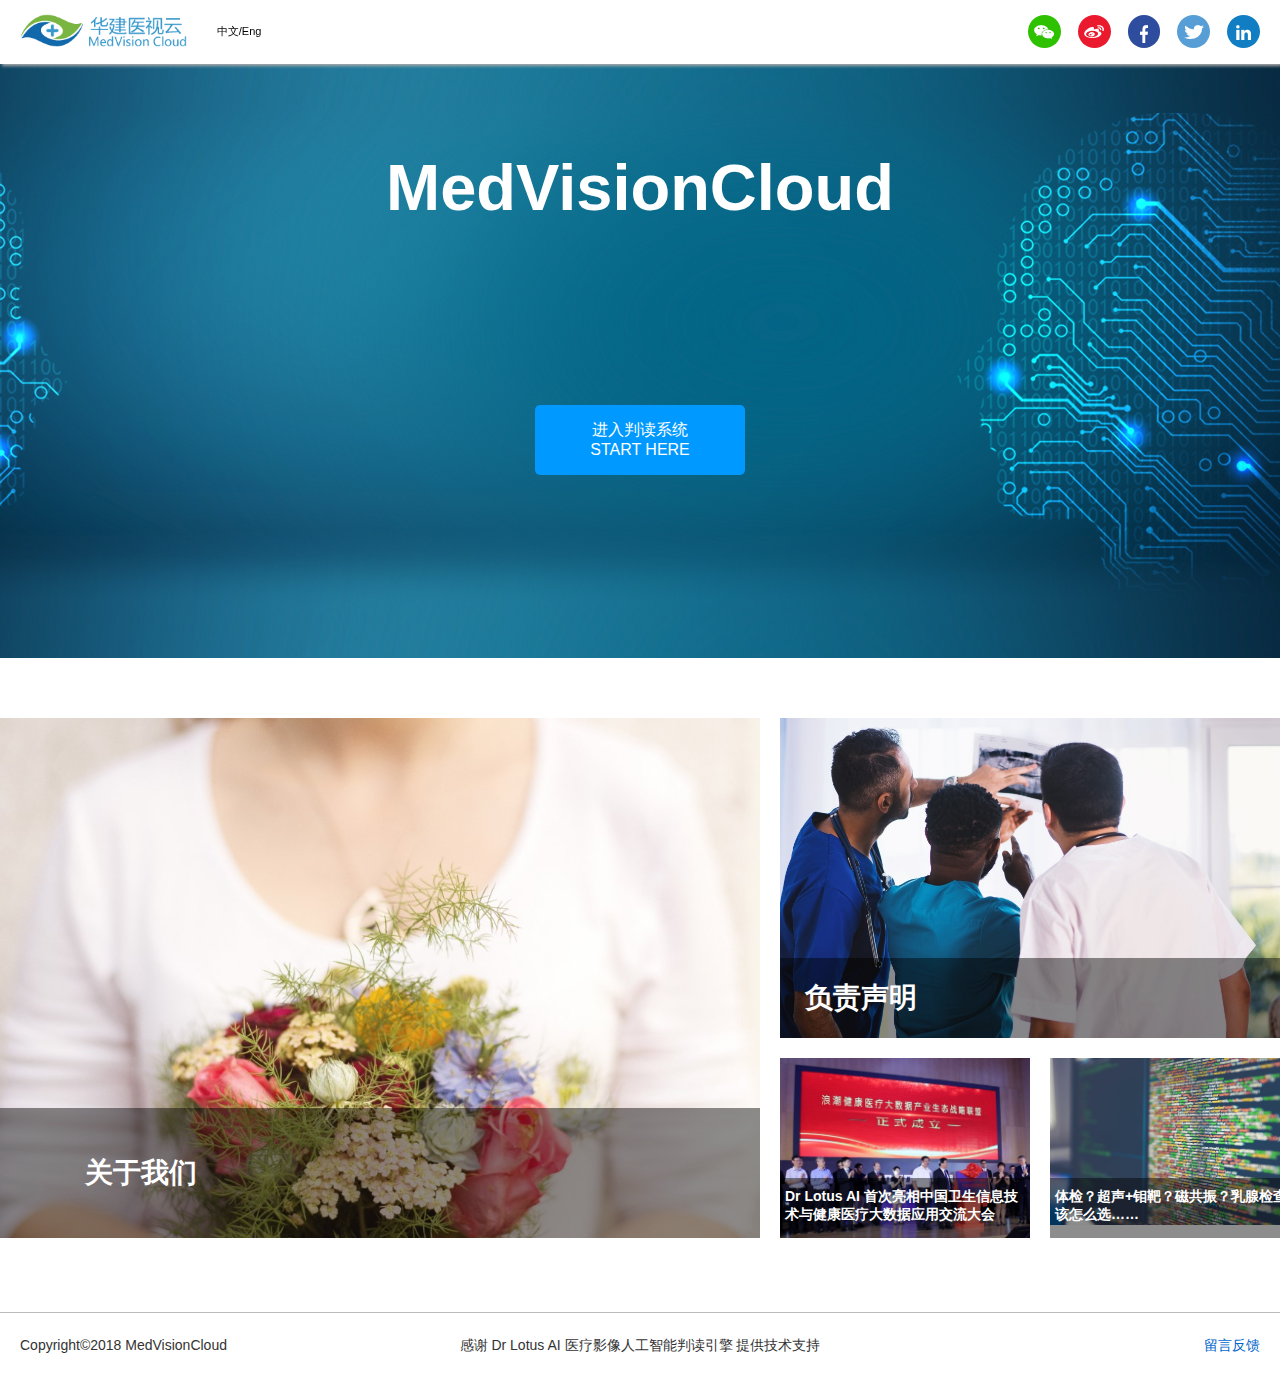
==== commit ab49fd9b: "modified footer dimension" ====
--- a/index.html
+++ b/index.html
@@ -560,7 +560,12 @@
     </div>
     <div class="foot">
         <div class="footline">
-            <span class="banquan">Copyright©2018 MedVisionCloud</span><span class="fonttext">感谢 Dr Lotus AI 医疗影像人工智能判读引擎 提供技术支持</span><span id="feedbackButton" class="message">留言反馈</span></div>
+            <span class="banquan">Copyright©2018 MedVisionCloud</span>
+            <span id="feedbackButton" class="message">留言反馈</span>
+        </div>
+        <div class="footline2">
+            <span class="fonttext">感谢 Dr Lotus AI 医疗影像人工智能判读引擎 提供技术支持</span>
+        </div>
     </div>
     <div class="shadow">
     </div>
--- a/css/shareStyle.css
+++ b/css/shareStyle.css
@@ -56,6 +56,35 @@
 #share a.share5 {
     background: #117dc2;
 }
+.wechatShare2{
+    border: 1px solid rgb(216, 216, 216);
+    position:absolute;
+    top: 250px;
+    left: 65px;
+    width:240px;
+    height: 275px;
+    display:flex;
+    padding: 10px;
+    flex-direction: column;
+    background:#FFF;
+    align-items:center;
+    z-index:4;
+    display:none;
+}
+.wechatShare2 .popup_head{
+    font-weight:700;
+    font-size:12px;
+    width:240px;
+    height:16px;
+}
+.wechatShare2 .popup_foot{
+    margin-top:5px;
+    width:240px;
+    height:44px;
+    font-size:12px;
+    color: rgb(102,102,102);
+
+}
 .wechatShare{
     border: 1px solid rgb(216, 216, 216);
     position:absolute;
--- a/css/footerStyle.css
+++ b/css/footerStyle.css
@@ -4,6 +4,7 @@
     color: #333333;
     overflow: hidden;
     width: 100%;
+    position:relative;
     background: #fff;
     border-top: 1.5px solid #BBB;
     line-height: 64px;
@@ -15,15 +16,17 @@
     justify-content: space-between;
     margin: 0 auto;
 }
+.footline2{
+    width:100%;
+    display:flex;
+    justify-content: center;
+    position:absolute;
+    bottom:0;
+}
 
 .foot .banquan {
     display: inline-block;
     margin-left: 20px;
-}
-
-.foot .fonttext {
-    margin-right:154px;
-
 }
 
 .foot .message {
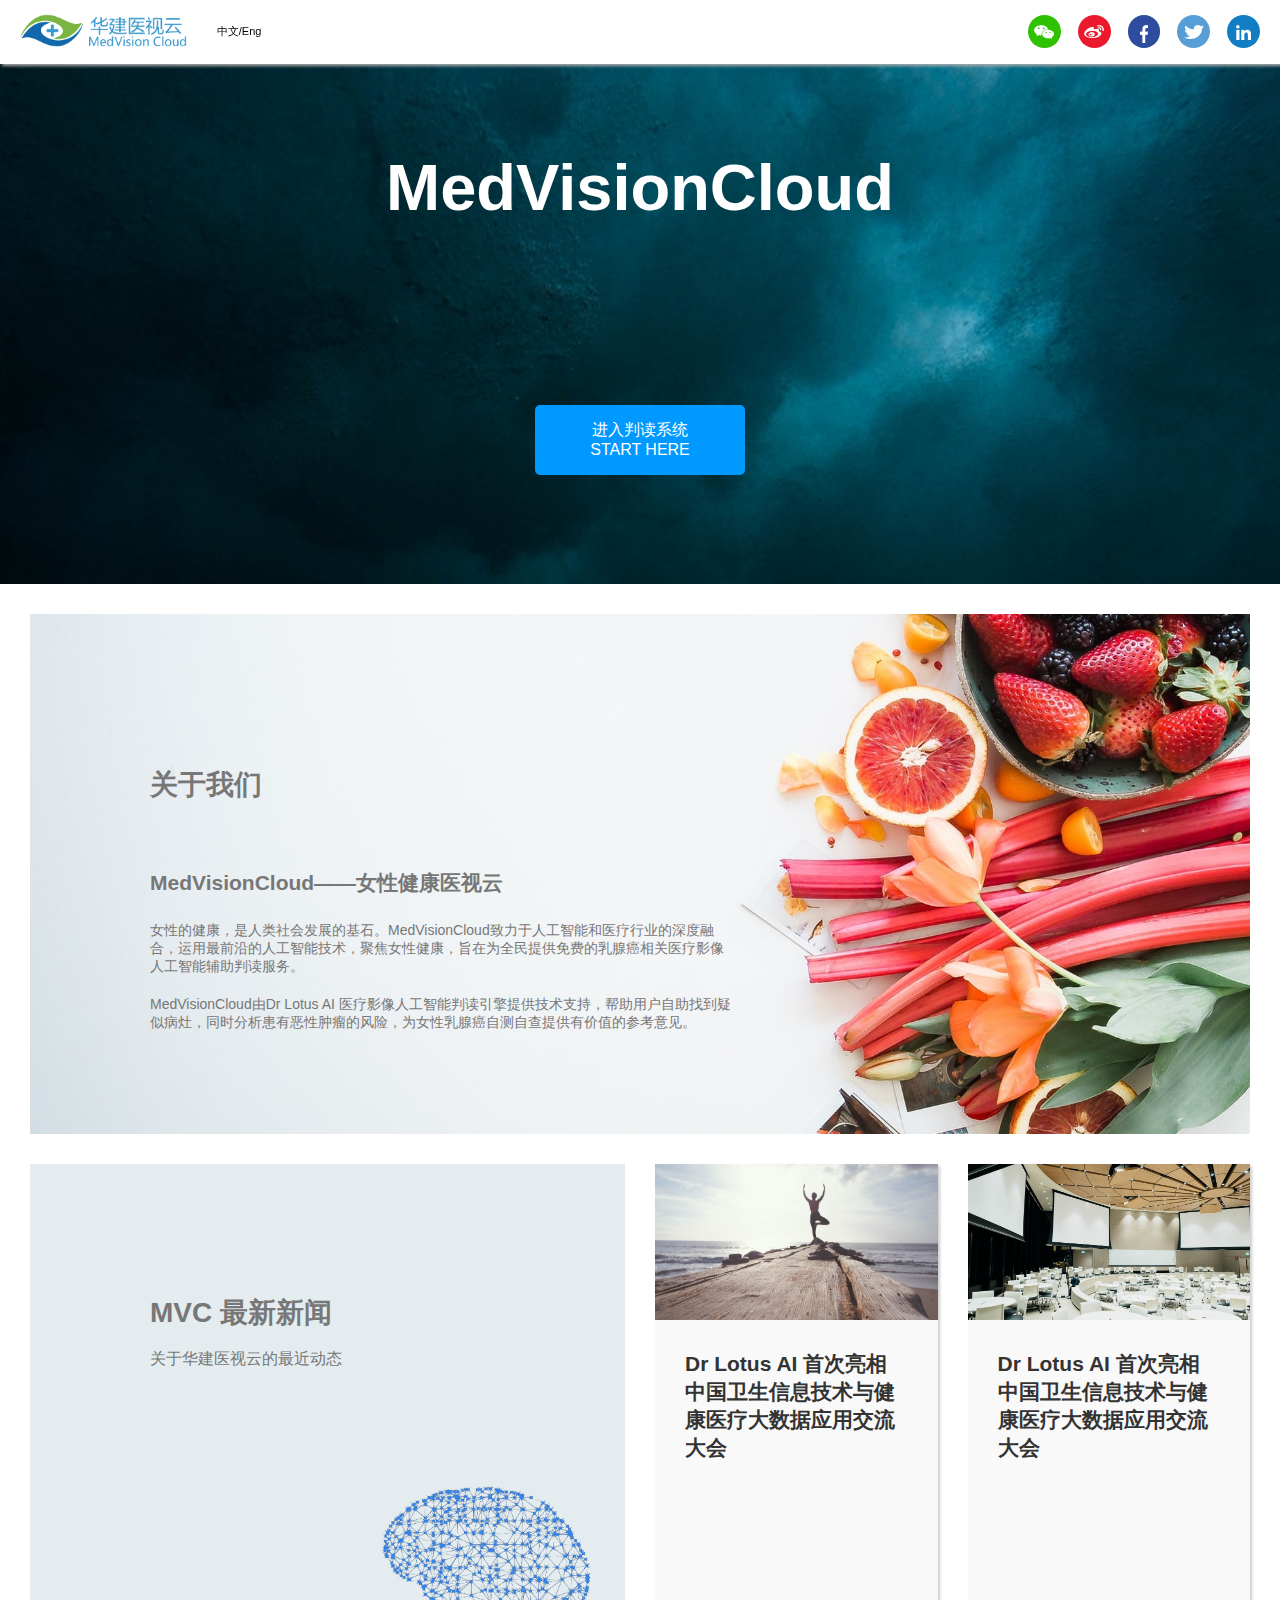
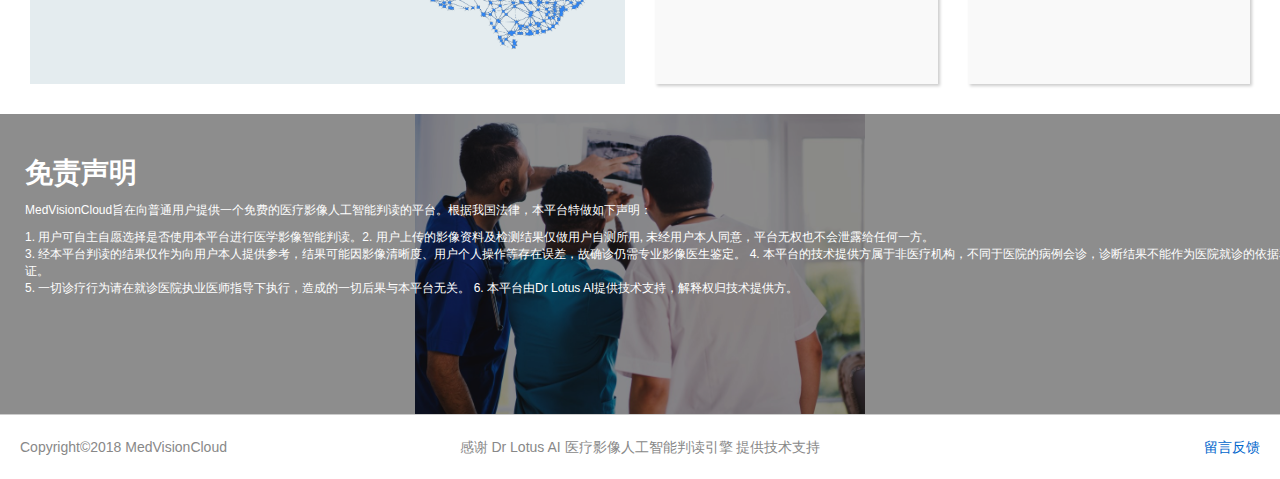
==== commit a16a5ce0: "Completely changed index layout in chinese page" ====
--- a/index.html
+++ b/index.html
@@ -8,425 +8,7 @@
     <link rel="stylesheet" type="text/css" href="./css/headerStyle.css">
     <link rel="stylesheet" type="text/css" href="./css/shareStyle.css">
     <link rel="stylesheet" type="text/css" href="./css/footerStyle.css">
-    <style type="text/css">
-    * {
-        margin: 0;
-        padding: 0;
-    }
-
-    body {
-        width:100%;
-        height:100%;
-        min-width:875px;
-        font-family: 'Arial Negreta', 'Arial';
-        font-size: 14px;
-        background: #ffffff;
-    }
-
-
-    .medmain {
-        width: 100%;
-        margin-left: auto;
-        margin-right: auto;
-        margin-bottom: 74px;
-        display:flex;
-        flex-direction:column;
-    }
-
-    .banner {
-        position:relative;
-        height: 658px;
-    }
-    #banner{
-        position:absolute;
-        top:0px;
-        width:100%;
-        height:658px;
-        margin:0;
-        background: url(img/bg.jpg) no-repeat;
-        background-position: center top;
-        background-size: auto 100%;
-
-    }
-
-
-    .banner img {
-        display: block;
-        width: 100%;
-    }
-
-    .banner1 {
-        display: inline-block;
-        width: 329px;
-        opacity: 0.75;
-        float: left;
-        margin-top: 188px;
-    }
-
-    .banner2 {
-        color: #FFFFFF;
-        overflow: hidden;
-        text-align: center;
-        margin: 150px auto;
-        margin-bottom: 0px;
-        overflow: hidden;
-    }
-
-    .medlang {
-        height: 150px;
-        overflow: hidden;
-    }
-
-    .med1 {
-        font-size: 65px;
-        text-align:center;
-        font-weight: 700;
-        margin-bottom: 30px;
-
-    }
-
-    .med2 {
-        font-size: 24px;
-        margin-bottom: 30px;
-    }
-
-    .med3 {
-        font-size: 18px;
-        margin-bottom: 70px;
-    }
-
-    .med4 {
-        width: 210px;
-        height: 70px;
-        margin: 0 auto;
-        font-size: 16px;
-        color: #FFFFFF;
-        text-align: center;
-    }
-
-    .starthere {
-        background-color: rgba(0, 153, 255, 1);
-        border-radius: 5px;
-        height: 70px;
-        overflow: hidden;
-        display: block;
-    }
-
-    .starthere p {
-        padding-top: 15px;
-    }
-
-    .langselect {
-        overflow: hidden;
-        display: none;
-    }
-
-    .langselect .china {
-        display: inline-block;
-        text-decoration: none;
-        width: 105px;
-        height: 70px;
-        line-height: 70px;
-        background-color: rgba(0, 102, 204, 1);
-        border: none;
-        border-radius: 5px;
-        border-top-right-radius: 0px;
-        border-bottom-right-radius: 0px;
-        -moz-box-shadow: 0px 0px 5px rgba(0, 0, 0, 0.349019607843137);
-        -webkit-box-shadow: 0px 0px 5px rgba(0, 0, 0, 0.349019607843137);
-        box-shadow: 0px 0px 5px rgba(0, 0, 0, 0.349019607843137);
-        color: #0066CC;
-    }
-
-    .langselect .english {
-        text-decoration: none;
-        display: inline-block;
-        width: 105px;
-        height: 70px;
-        line-height: 70px;
-        background-color: rgba(0, 102, 204, 1);
-        border: none;
-        border-radius: 5px;
-        border-top-left-radius: 0px;
-        border-bottom-left-radius: 0px;
-        -moz-box-shadow: 0px 0px 5px rgba(0, 0, 0, 0.349019607843137);
-        -webkit-box-shadow: 0px 0px 5px rgba(0, 0, 0, 0.349019607843137);
-        box-shadow: 0px 0px 5px rgba(0, 0, 0, 0.349019607843137);
-        color: #0066CC;
-    }
-
-
-    .banner3 {
-        display: inline-block;
-        width: 637px;
-        margin: auto;
-        float: right;
-    }
-
-    .main {
-        margin: 0 auto;
-        margin-top: 60px;
-        color: #FFFFFF;
-        width: 1300px;
-        overflow: hidden;
-    }
-
-    .main img {
-        display: block;
-        width: 100%;
-    }
-
-    .main1 {
-        width: 760px;
-        height: 520px;
-        position: relative;
-        float: left;
-    }
-
-    .main1info {
-        position: absolute;
-        width: 760px;
-        height: 130px;
-        line-height: 130px;
-        background-color: rgba(0, 0, 0, 0.447058823529412);
-        bottom: 0px;
-    }
-
-    .main1info span {
-        display: block;
-        margin-left: 85px;
-        font-weight: 700;
-        font-size: 28px;
-    }
-
-    .main1back {
-        top: 0px;
-        background-color: rgba(0, 0, 0, 0.447058823529412);
-        position: absolute;
-        width: 760px;
-        height: 520px;
-        display: none;
-    }
-
-    .main1back p {
-        margin-left: 88px;
-    }
-
-    .about1 {
-        font-size: 28px;
-        font-weight: 700;
-        margin-top: 135px;
-    }
-
-    .about2 {
-        font-size: 20px;
-        margin-top: 25px;
-    }
-
-    .about3 {
-        margin-top: 20px;
-    }
-
-    .about4 {
-        margin-top: 20px;
-    }
-
-    .main2 {
-        float: left;
-        margin-left: 20px;
-    }
-
-    .main21 {
-        width: 520px;
-        height: 320px;
-        overflow: hidden;
-        position: relative;
-    }
-
-    .main21info {
-        width: 520px;
-        height: 80px;
-        line-height: 80px;
-        position: absolute;
-        background-color: rgba(0, 0, 0, 0.447058823529412);
-        bottom: 0px;
-    }
-
-    .main21info span {
-        display: block;
-        margin-left: 25px;
-        font-size: 28px;
-        font-weight: 700;
-    }
-
-    .main21back {
-        top: 0px;
-        background-color: rgba(0, 0, 0, 0.447058823529412);
-        position: absolute;
-        width: 520px;
-        height: 320px;
-        font-size: 12px;
-        display: none;
-    }
-
-    .main21back p {
-        margin-left: 25px;
-        width: 465px;
-    }
-
-    .state1 {
-        margin-top: 40px;
-        font-size: 28px;
-        font-weight: 700;
-    }
-
-    .state2 {
-        margin-top: 10px;
-    }
-
-    .state3 {
-        margin-top: 10px;
-    }
-
-    .main22 {
-        margin-top: 20px;
-        overflow: hidden;
-    }
-
-    .main221 {
-        width: 250px;
-        height: 180px;
-        float: left;
-        position: relative;
-    }
-
-    .main221info {
-        width: 250px;
-        height: 60px;
-        position: absolute;
-        background-color: rgba(0, 0, 0, 0.447058823529412);
-        bottom: 0px;
-        margin-top: 10px;
-    }
-
-    .main221info span {
-        display: block;
-        margin-top: 10px;
-        margin-left: 5px;
-        font-weight: 700;
-    }
-
-    .main221back {
-        top: 0px;
-        background-color: rgba(0, 0, 0, 0.447058823529412);
-        position: absolute;
-        width: 250px;
-        height: 180px;
-        line-height: 180px;
-        font-size: 16px;
-        display: none;
-    }
-
-    .main221back a {
-        display: block;
-        text-align: center;
-        text-decoration: none;
-        color: #FFFFFF;
-    }
-
-    .main222 {
-        width: 250px;
-        height: 180px;
-        margin-left: 20px;
-        float: left;
-        position: relative;
-    }
-
-    .main222info {
-        width: 250px;
-        height: 60px;
-        position: absolute;
-        background-color: rgba(0, 0, 0, 0.447058823529412);
-        bottom: 0px;
-    }
-
-    .main222info span {
-        display: block;
-        margin-left: 5px;
-        margin-top: 10px;
-        font-weight: 700;
-    }
-
-    .main222back {
-        top: 0px;
-        background-color: rgba(0, 0, 0, 0.447058823529412);
-        position: absolute;
-        width: 250px;
-        height: 180px;
-        line-height: 180px;
-        font-size: 16px;
-        display: none;
-    }
-
-    .main222back a {
-        display: block;
-        color: #FFFFFF;
-        text-decoration: none;
-        text-align: center;
-    }
-    .feedback{
-        z-index:3;
-        position:fixed;
-    }
-    .shadow{
-        width:100%;
-        height:1500px;
-        position:absolute;
-        top:0;
-        left:0;
-        background:rgba(0,0,0,0.5);
-        display:none;
-        z-index:2;
-    }
-    .message:hover{
-        text-decoration:underline;
-    }
-    .rw-words div{
-    	position: absolute;
-        left:0;
-        opacity: 0;
-    	overflow: hidden;
-    	width: 100%;
-    }
-
-    .rw-words-1 div{
-    	animation: rotateWordsFirst 18s linear infinite 0s;
-    }
-    .rw-words div:nth-child(2) {
-    	animation-delay: 3s;
-    }
-    .rw-words div:nth-child(3) {
-    	animation-delay: 6s;
-    }
-    .rw-words div:nth-child(4) {
-    	animation-delay: 9s;
-    }
-    .rw-words div:nth-child(5) {
-    	animation-delay: 12s;
-    }
-    .rw-words div:nth-child(6) {
-    	animation-delay: 15s;
-    }
-    @keyframes rotateWordsFirst {
-        0% { opacity: 0; }
-        2% { opacity: 0; -webkit-transform: translateY(-30px); transform: translateY(-30px); }
-    	5% { opacity: 1; -webkit-transform: translateY(0px); transform: translateY(0px);}
-        17% { opacity: 1; -webkit-transform: translateY(0px); transform: translateY(0px); }
-    	20% { opacity: 0; -webkit-transform: translateY(30px); transform: translateY(30px); }
-    	80% { opacity: 0; }
-        100% { opacity: 0; }
-    }
-    </style>
+    <link rel="stylesheet" type="text/css" href="./css/indexStyle.css">
 </head>
 
 <body>
@@ -502,40 +84,65 @@
                 </div>
             </div>
         </div>
-        <div class="main ">
-            <div class="main1 ">
-                <img src="img/u25.jpg ">
-                <div class="main1info ">
-                    <span>关于我们</span>
-                </div>
-                <div class="main1back ">
-                    <p class="about1 ">关于我们</p>
-                    <p class="about2 ">MedVisionCloud——女性健康医视云</p>
-                    <p class="about3 ">女性的健康，是人类社会发展的基石。MedVisionCloud致力于人工智能和医疗行业的深度融</p>
-                    <p>合，运用最前沿的人工智能技术，聚焦女性健康，旨在为全民提供免费的乳腺癌相关医疗影像</p>
-                    <p>人工智能辅助判读服务。</p>
-                    <p class="about4 ">MedVisionCloud由Dr Lotus AI 医疗影像人工智能判读引擎提供技术支持，帮助用户自助找到疑</p>
-                    <p>似病灶，同时分析患有恶性肿瘤的风险，为女性乳腺癌自测自查提供有价值的参考意见。</p>
-                </div>
-            </div>
-            <div class="main2 ">
-                <div class="main21 ">
-                    <img src="img/u16.jpg ">
-                    <div class="main21info ">
-                        <span>负责声明</span>
-                    </div>
-                    <div class="main21back ">
+        <div class="main">
+            <div class="regionFull">
+                <div class="about">
+                    <!-- <div class="aboutTitle">
+                        <span>关于我们</span>
+                    </div> -->
+                    <div class="aboutInfo">
+                        <div class="aboutInfoText">
+                            <h1>关于我们</h1>
+                            <h2>MedVisionCloud——女性健康医视云</h2>
+                            <p>女性的健康，是人类社会发展的基石。MedVisionCloud致力于人工智能和医疗行业的深度融合，运用最前沿的人工智能技术，聚焦女性健康，旨在为全民提供免费的乳腺癌相关医疗影像人工智能辅助判读服务。</p>
+                            <p>MedVisionCloud由Dr Lotus AI 医疗影像人工智能判读引擎提供技术支持，帮助用户自助找到疑似病灶，同时分析患有恶性肿瘤的风险，为女性乳腺癌自测自查提供有价值的参考意见。</p>
+                        </div>
+                    </div>
+                </div>
+            </div>
+            <div class="regionFull">
+                <div class="regionSplitVL">
+                    <div class="title">
+                        <div id="companyNews">
+                            <h1>MVC 最新新闻</h1></br>
+                            <h3 style="font-weight:500;">关于华建医视云的最近动态</h3>
+                        </div>
+                    </div>
+                </div>
+                <div class="regionSplitVR">
+                    <div class="regionSplitVL2">
+                        <div class="card">
+                            <div class="headerImg" id="n1"></div>
+                            <div class="content">
+                                <h2>Dr Lotus AI 首次亮相中国卫生信息技术与健康医疗大数据应用交流大会</h2>
+                            </div>
+                        </div>
+                    </div>
+                    <div class="regionSplitVR2">
+                        <div class="card" >
+                            <div class="headerImg"id="n2"></div>
+                            <div class="content">
+                                <h2>Dr Lotus AI 首次亮相中国卫生信息技术与健康医疗大数据应用交流大会</h2>
+                            </div>
+                        </div>
+                    </div>
+                </div>
+            </div>
+            <div class="claimRegion">
+                <div class="claim">
+                    <!-- <div class="claimTitle">
+                        <span>免责声明</span>
+                    </div> -->
+                    <div class="claimInfo">
                         <p class="state1 ">免责声明</p>
                         <p class="state2 ">MedVisionCloud旨在向普通用户提供一个免费的医疗影像人工智能判读的平台。根据我国法律，本平台特做如下声明：</p>
-                        <p class="state3 ">1. 用户可自主自愿选择是否使用本平台进行医学影像智能判读。</p>
-                        <p>2. 用户上传的影像资料及检测结果仅做用户自测所用, 未经用户本人同意，平台无权也不会泄露给任何一方。 </p>
-                        <p>3. 经本平台判读的结果仅作为向用户本人提供参考，结果可能因影像清晰度、用户个人操作等存在误差，故确诊仍需专业影像医生鉴定。 </p>
-                        <p>4. 本平台的技术提供方属于非医疗机构，不同于医院的病例会诊，诊断结果不能作为医院就诊的依据和凭证。 </p>
-                        <p>5. 一切诊疗行为请在就诊医院执业医师指导下执行，造成的一切后果与本平台无关。 </p>
-                        <p>6. 本平台由Dr Lotus AI提供技术支持，解释权归技术提供方。</p>
-                    </div>
-                </div>
-                <div class="main22 ">
+                        <p class="state3 ">1. 用户可自主自愿选择是否使用本平台进行医学影像智能判读。2. 用户上传的影像资料及检测结果仅做用户自测所用, 未经用户本人同意，平台无权也不会泄露给任何一方。 </p>
+                        <p>3. 经本平台判读的结果仅作为向用户本人提供参考，结果可能因影像清晰度、用户个人操作等存在误差，故确诊仍需专业影像医生鉴定。 4. 本平台的技术提供方属于非医疗机构，不同于医院的病例会诊，诊断结果不能作为医院就诊的依据和凭证。 </p>
+                        <p>5. 一切诊疗行为请在就诊医院执业医师指导下执行，造成的一切后果与本平台无关。 6. 本平台由Dr Lotus AI提供技术支持，解释权归技术提供方。</p>
+                    </div>
+                </div>
+            </div>
+                <!-- <div class="main22 ">
                     <div class="main221 ">
                         <img src="img/u17.jpg ">
                         <div class="main221info ">
@@ -554,8 +161,7 @@
                             <a href="https://mp.weixin.qq.com/s/qQNyLgV46LgN0UGOeyyk8A" target="_blank">了解更多</a>
                         </div>
                     </div>
-                </div>
-            </div>
+                </div> -->
         </div>
     </div>
     <div class="foot">
@@ -634,30 +240,30 @@
             $(".shadow").show();
             $(".feedback ").show();
         })
-        $(".main1").mouseover(function() {
-            $(".main1info ").hide();
-            $(".main1back ").show();
-        });
-        $(".main1").mouseout(function() {
-            $(".main1back ").hide();
-            $(".main1info ").show();
-        });
-        $(".main21").mouseover(function() {
-            $(".main21info ").hide();
-            $(".main21back ").show();
-        });
-        $(".main21").mouseout(function() {
-            $(".main21back").hide();
-            $(".main21info").show();
-        });
-        $(".main221").mouseover(function() {
-            $(".main221info").hide();
-            $(".main221back").show();
-        });
-        $(".main221").mouseout(function() {
-            $(".main221back").hide();
-            $(".main221info").show();
-        });
+        // $(".about").mouseover(function() {
+        //     $(".aboutTitle ").hide();
+        //     $(".aboutInfo ").show();
+        // });
+        // $(".about").mouseout(function() {
+        //     $(".aboutInfo ").hide();
+        //     $(".aboutTitle ").show();
+        // });
+        // $(".claim").mouseover(function() {
+        //     $(".claimTitle").hide();
+        //     $(".claimInfo ").show();
+        // });
+        // $(".claim").mouseout(function() {
+        //     $(".claimInfo").hide();
+        //     $(".claimTitle").show();
+        // });
+        // $(".main221").mouseover(function() {
+        //     $(".main221info").hide();
+        //     $(".main221back").show();
+        // });
+        // $(".main221").mouseout(function() {
+        //     $(".main221back").hide();
+        //     $(".main221info").show();
+        // });
         $(".main222").mouseover(function() {
             $(".main222info").hide();
             $(".main222back").show();
--- a/css/headerStyle.css
+++ b/css/headerStyle.css
@@ -1,7 +1,7 @@
 .head {
     height: 64px;
     width: 100%;
-    min-width:875px;
+    min-width:850px;
     background: #FFFFFF;
     position: fixed;
     z-index: 10;
--- a/css/footerStyle.css
+++ b/css/footerStyle.css
@@ -1,12 +1,11 @@
 .foot {
     font-size: 14px;
     font-weight: 400;
-    color: #333333;
-    overflow: hidden;
+    color: #888888;
     width: 100%;
     position:relative;
     background: #fff;
-    border-top: 1.5px solid #BBB;
+    border-top: 1px solid #CCC;
     line-height: 64px;
 }
 
--- a/css/indexStyle.css
+++ b/css/indexStyle.css
@@ -0,0 +1,527 @@
+* {
+    margin: 0;
+    padding: 0;
+}
+
+body {
+    width:100%;
+    height:100%;
+    min-width:875px;
+    font-family: 'Arial Negreta', 'Arial';
+    font-size: 14px;
+    background: #ffffff;
+}
+
+.medmain {
+    width: 100%;
+    margin-left: auto;
+    margin-right: auto;
+    display:flex;
+    flex-direction:column;
+}
+
+.banner {
+    position:relative;
+    height: 584px;
+}
+#banner{
+    position:absolute;
+    top:0px;
+    width:100%;
+    height:584px;
+    margin:0;
+    background: url(../img/bg1.jpeg) no-repeat;
+    background-position: center top;
+    background-size: auto 220%;
+
+}
+
+
+.banner img {
+    display: block;
+    width: 100%;
+}
+
+.banner2{
+    color: #FFFFFF;
+    overflow: hidden;
+    text-align: center;
+    margin: 150px auto;
+    margin-bottom: 0px;
+}
+
+.medlang {
+    height: 150px;
+    overflow: hidden;
+}
+
+
+.med1 {
+    font-size: 65px;
+    text-align:center;
+    font-weight: 700;
+    margin-bottom: 30px;
+
+}
+
+.med2 {
+    font-size: 24px;
+    margin-bottom: 30px;
+}
+
+.med3 {
+    font-size: 18px;
+    margin-bottom: 70px;
+}
+
+.med4 {
+    width: 210px;
+    height: 70px;
+    margin: 0 auto;
+    font-size: 16px;
+    color: #FFFFFF;
+    text-align: center;
+}
+
+.starthere {
+    background-color: rgba(0, 153, 255, 1);
+    border-radius: 5px;
+    height: 70px;
+    overflow: hidden;
+    display: block;
+}
+
+.starthere p {
+    padding-top: 15px;
+}
+
+.langselect {
+    overflow: hidden;
+    display: none;
+}
+
+.langselect .china {
+    display: inline-block;
+    text-decoration: none;
+    width: 105px;
+    height: 70px;
+    line-height: 70px;
+    background-color: rgba(0, 102, 204, 1);
+    border: none;
+    border-radius: 5px;
+    border-top-right-radius: 0px;
+    border-bottom-right-radius: 0px;
+    -moz-box-shadow: 0px 0px 5px rgba(0, 0, 0, 0.349019607843137);
+    -webkit-box-shadow: 0px 0px 5px rgba(0, 0, 0, 0.349019607843137);
+    box-shadow: 0px 0px 5px rgba(0, 0, 0, 0.349019607843137);
+    color: #0066CC;
+}
+
+.langselect .english {
+    text-decoration: none;
+    display: inline-block;
+    width: 105px;
+    height: 70px;
+    line-height: 70px;
+    background-color: rgba(0, 102, 204, 1);
+    border: none;
+    border-radius: 5px;
+    border-top-left-radius: 0px;
+    border-bottom-left-radius: 0px;
+    -moz-box-shadow: 0px 0px 5px rgba(0, 0, 0, 0.349019607843137);
+    -webkit-box-shadow: 0px 0px 5px rgba(0, 0, 0, 0.349019607843137);
+    box-shadow: 0px 0px 5px rgba(0, 0, 0, 0.349019607843137);
+    color: #0066CC;
+}
+
+
+.banner3 {
+    display: inline-block;
+    width: 637px;
+    margin: auto;
+    float: right;
+}
+
+.main {
+    margin: 0 auto;
+    /* color: #FFF; */
+    color:#333;
+    width: 100%;
+    display:flex;
+    flex-direction: column;
+    align-items: center;
+    justify-content: center;
+}
+.regionFull{
+    margin-top:30px;
+    width:100%;
+    height:520px;
+    display: flex;
+    justify-content: center;
+}
+.about {
+    width: 100%;
+    margin-left:30px;
+    margin-right:30px;
+    min-width: 751px;
+    height: 100%;
+    background: url(../img/aboutBG.jpg) no-repeat;
+    background-size: 100% auto;
+    background-position: center;
+    display:flex;
+    align-items: center;
+    position: relative;
+    float: left;
+}
+
+/* .aboutTitle {
+    position: absolute;
+    width: 100%;
+    height: 110px;
+    line-height: 130px;
+    background-color: rgba(0, 0, 0, 0.447058823529412);
+    bottom: 0px;
+}
+
+.aboutTitle span {
+    display: block;
+    margin-left: 85px;
+    font-weight: 700;
+    font-size: 28px;
+} */
+
+.aboutInfo {
+    /* background-color: #FFF; */
+    background-color: rgba(0, 0, 0, 0);
+    /* 0.447058823529412); */
+    width:  751px;
+    height: 80%;
+    left: 90px;
+    position:relative;
+}
+.aboutInfoText{
+    color:#777;
+    padding:30px;
+    /* background-color: #FFF; */
+    position: absolute;
+    width:581px;
+    bottom:0;
+    left:0;
+}
+.aboutInfoText h1{
+    font-size: 28px;
+    font-weight: 700;
+    margin-bottom: 65px;
+}
+
+.aboutInfoText h2{
+    margin-bottom: 25px;
+}
+.aboutInfoText p{
+    margin-bottom: 20px;
+}
+
+
+
+
+
+
+
+
+.regionSplitVL{
+    margin-left:30px;
+    margin-right:15px;
+    width:50%;
+    height:100%;
+}
+.regionSplitVL .title{
+    width:100%;
+    height:100%;
+    background: url('../img/bg3.png') no-repeat;
+    background-position:right;
+    background-size: auto 100%;
+    color: #777;
+    position:relative;
+}
+#companyNews{
+    position:absolute;
+    top:130px;
+    left:120px;
+}
+
+
+.regionSplitVR{
+    margin-left:15px;
+    margin-right:30px;
+    width:50%;
+    height:100%;
+    display:flex;
+}
+
+.regionSplitVL2{
+    margin-right:15px;
+    width:50%;
+    height:100%;
+}
+
+.regionSplitVR2{
+    margin-left:15px;
+    width:50%;
+    height:100%;
+    display:flex;
+}
+
+
+.card{
+    height:100%;
+    width:100%;
+    background:#F9F9F9;
+    box-shadow: 2px 2px 3px #CCC;
+}
+.card:hover{
+    box-shadow: 5px 10px 18px #CCC;
+}
+.card .headerImg{
+    height:30%;
+    width:100%;
+    background:url('../img/u17.jpg') no-repeat;
+    background-position: center;
+    background-size: 100% auto;
+}
+.card .content{
+    margin:30px;
+}
+
+
+.claim {
+    color: #FFF;
+    width: 100%;
+    height: 100%;
+    background: url('../img/u16.jpg') no-repeat;
+    background-size:  auto 100%;
+    background-position: center;
+    position:relative;
+}
+
+.claimTitle{
+    width: 100%;
+    height: 80px;
+    line-height: 80px;
+    position: absolute;
+    background-color: rgba(0, 0, 0, 0.447058823529412);
+    bottom: 0px;
+}
+
+.claimTitle span {
+    display: block;
+    margin-left: 25px;
+    font-size: 28px;
+    font-weight: 700;
+}
+
+.claimInfo {
+    top: 0px;
+    background-color: rgba(0, 0, 0, 0.447058823529412);
+    position: absolute;
+    width: 100%;
+    height: 100%;
+    font-size: 12px;
+}
+
+.claimInfo p {
+    margin-left: 25px;
+    width: 100%;
+}
+
+.state1 {
+    margin-top: 40px;
+    font-size: 28px;
+    font-weight: 700;
+}
+
+.state2 {
+    margin-top: 10px;
+}
+
+.state3 {
+    margin-top: 10px;
+}
+
+
+.news {
+    height:100%;
+    width:100%;
+    display:flex;
+    justify-content: center;
+    align-items:center;
+    color:#444;
+}
+
+#n1{
+    background: url(../img/newsBG2.jpg) no-repeat;
+    background-size: 100% auto;
+    background-position: center;
+
+}
+
+#n2{
+    background: url(../img/newsBG.jpg) no-repeat;
+    background-size: 100%;
+    background-position: center;
+
+}
+
+
+
+.news1 span{
+    margin:60px;
+}
+
+
+
+
+.claimRegion{
+    margin-top:30px;
+    width:100%;
+    height:300px;
+}
+
+
+.main22 {
+    margin-top: 20px;
+    overflow: hidden;
+}
+
+.main221 {
+    width: 250px;
+    height: 180px;
+    float: left;
+    position: relative;
+}
+
+.main221info {
+    width: 250px;
+    height: 60px;
+    position: absolute;
+    background-color: rgba(0, 0, 0, 0.447058823529412);
+    bottom: 0px;
+    margin-top: 10px;
+}
+
+.main221info span {
+    display: block;
+    margin-top: 10px;
+    margin-left: 5px;
+    font-weight: 700;
+}
+
+.main221back {
+    top: 0px;
+    background-color: rgba(0, 0, 0, 0.447058823529412);
+    position: absolute;
+    width: 250px;
+    height: 180px;
+    line-height: 180px;
+    font-size: 16px;
+    display: none;
+}
+
+.main221back a {
+    display: block;
+    text-align: center;
+    text-decoration: none;
+    color: #FFFFFF;
+}
+
+.main222 {
+    width: 250px;
+    height: 180px;
+    margin-left: 20px;
+    float: left;
+    position: relative;
+}
+
+.main222info {
+    width: 250px;
+    height: 60px;
+    position: absolute;
+    background-color: rgba(0, 0, 0, 0.447058823529412);
+    bottom: 0px;
+}
+
+.main222info span {
+    display: block;
+    margin-left: 5px;
+    margin-top: 10px;
+    font-weight: 700;
+}
+
+.main222back {
+    top: 0px;
+    background-color: rgba(0, 0, 0, 0.447058823529412);
+    position: absolute;
+    width: 250px;
+    height: 180px;
+    line-height: 180px;
+    font-size: 16px;
+    display: none;
+}
+
+.main222back a {
+    display: block;
+    color: #FFFFFF;
+    text-decoration: none;
+    text-align: center;
+}
+.feedback{
+    z-index:3;
+    position:fixed;
+}
+.shadow{
+    width:100%;
+    height:1500px;
+    position:absolute;
+    top:0;
+    left:0;
+    background:rgba(0,0,0,0.5);
+    display:none;
+    z-index:2;
+}
+.message:hover{
+    text-decoration:underline;
+}
+.rw-words div{
+	position: absolute;
+    left:0;
+    opacity: 0;
+	overflow: hidden;
+	width: 100%;
+}
+
+.rw-words-1 div{
+	animation: rotateWordsFirst 18s linear infinite 0s;
+}
+.rw-words div:nth-child(2) {
+	animation-delay: 3s;
+}
+.rw-words div:nth-child(3) {
+	animation-delay: 6s;
+}
+.rw-words div:nth-child(4) {
+	animation-delay: 9s;
+}
+.rw-words div:nth-child(5) {
+	animation-delay: 12s;
+}
+.rw-words div:nth-child(6) {
+	animation-delay: 15s;
+}
+@keyframes rotateWordsFirst {
+    0% { opacity: 0; }
+    2% { opacity: 0; -webkit-transform: translateY(-30px); transform: translateY(-30px); }
+	5% { opacity: 1; -webkit-transform: translateY(0px); transform: translateY(0px);}
+    17% { opacity: 1; -webkit-transform: translateY(0px); transform: translateY(0px); }
+	20% { opacity: 0; -webkit-transform: translateY(30px); transform: translateY(30px); }
+	80% { opacity: 0; }
+    100% { opacity: 0; }
+}
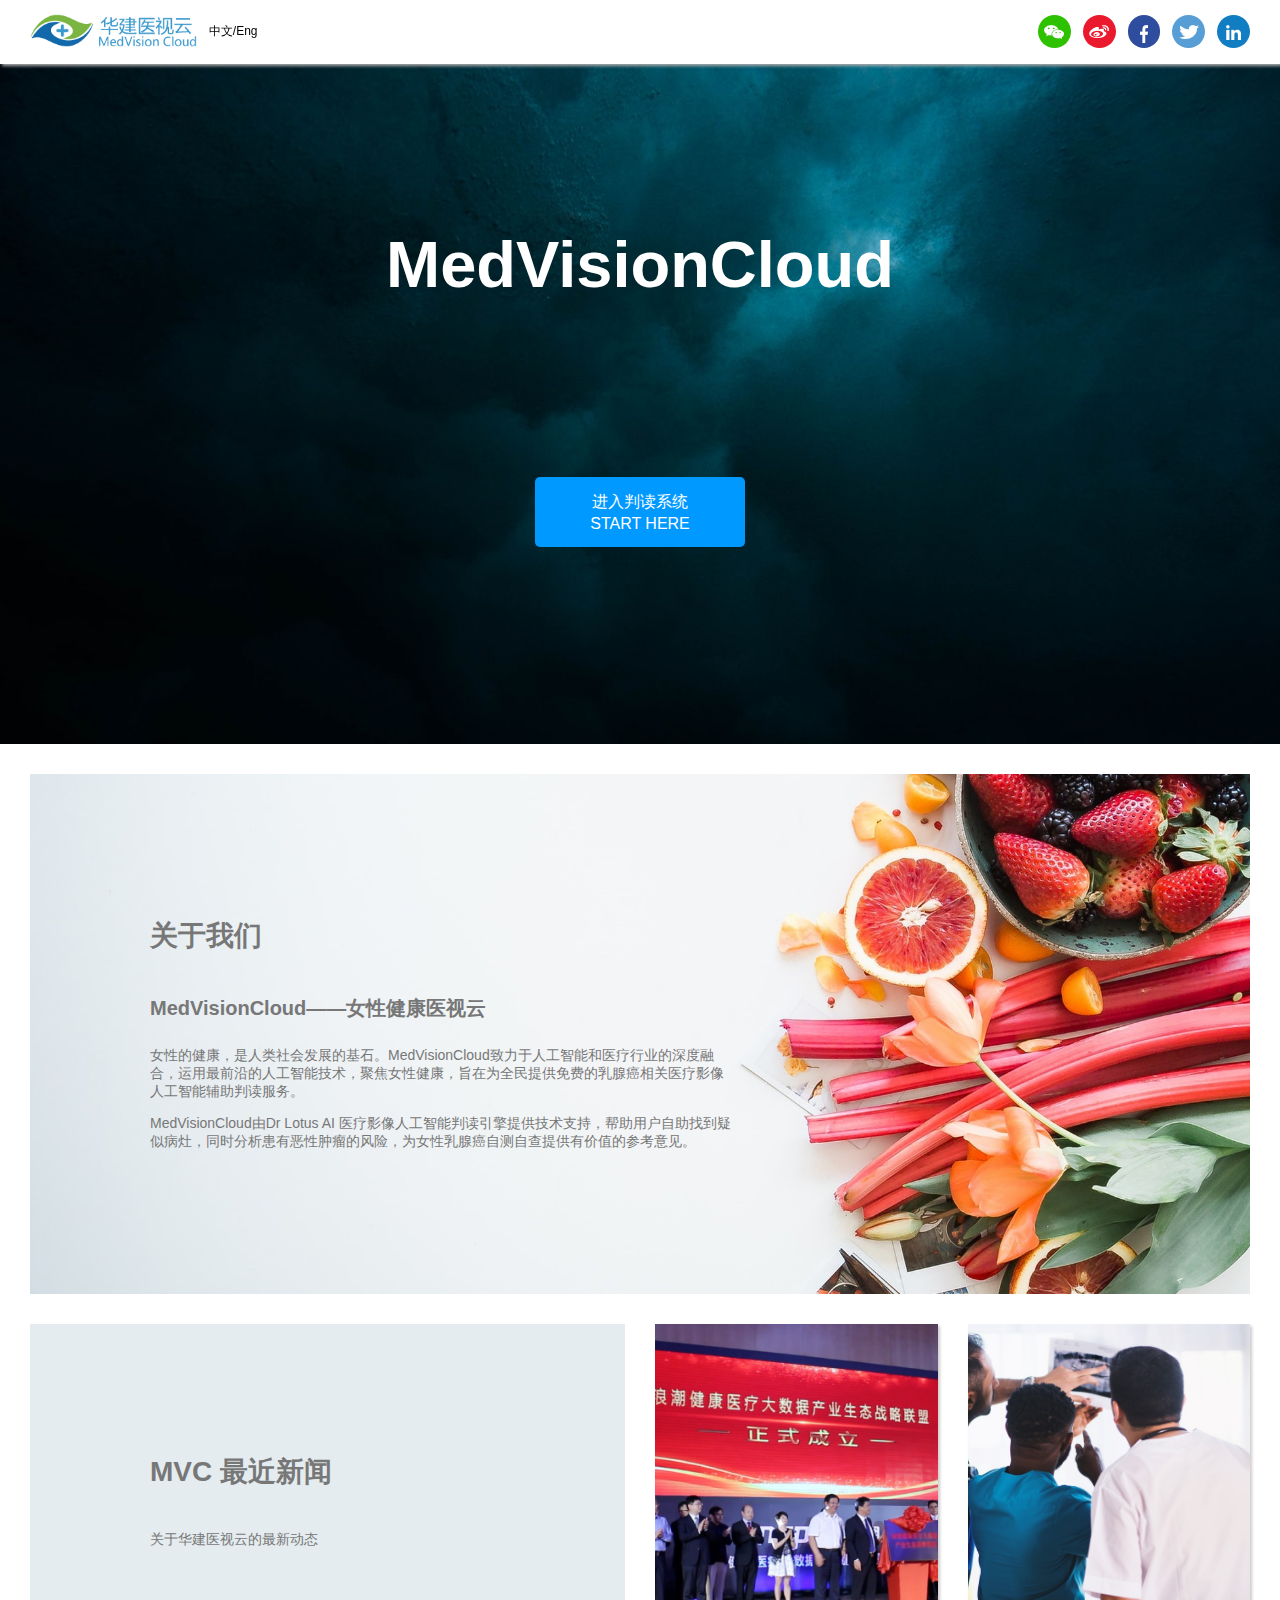
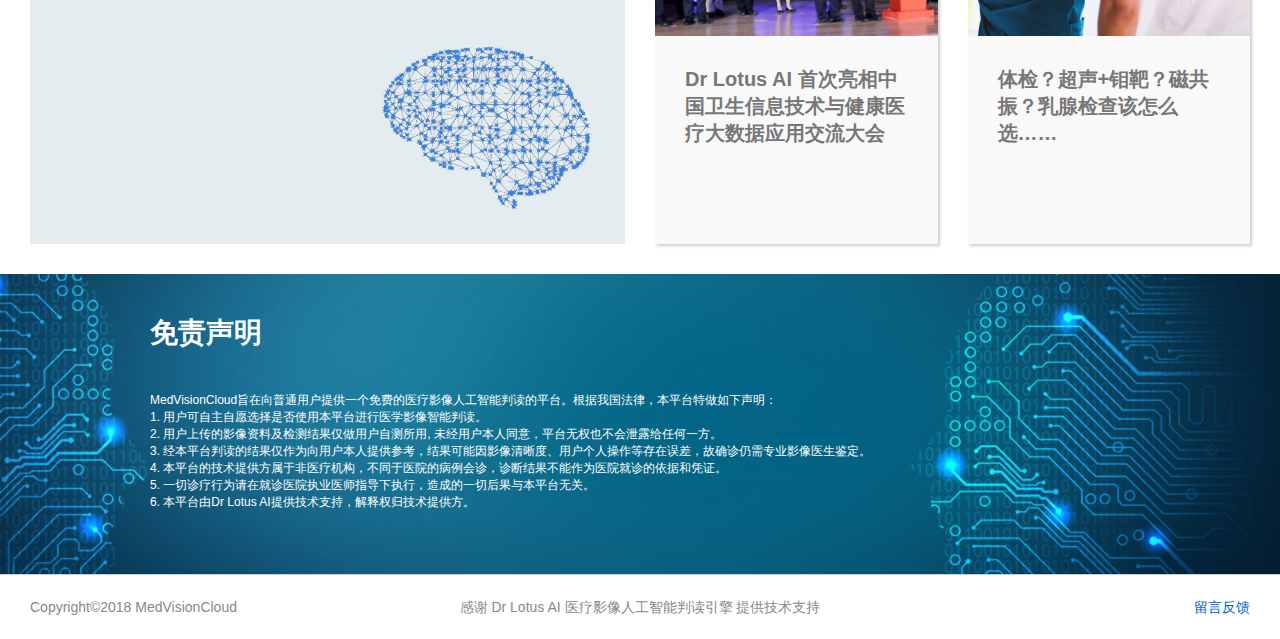
==== commit 11247735: "english version done" ====
--- a/index.html
+++ b/index.html
@@ -8,6 +8,7 @@
     <link rel="stylesheet" type="text/css" href="./css/headerStyle.css">
     <link rel="stylesheet" type="text/css" href="./css/shareStyle.css">
     <link rel="stylesheet" type="text/css" href="./css/footerStyle.css">
+    <link rel="stylesheet" type="text/css" href="./css/bannerStyle.css">
     <link rel="stylesheet" type="text/css" href="./css/indexStyle.css">
 </head>
 
@@ -15,7 +16,7 @@
     <div class="head">
         <div class="headtop">
             <div class="headerLogo">
-                <a href="index.html"><img title="返回首页" style='height:32.8px; width:166.8px; margin-left:20px; ' src="img/logo.png"></a>
+                <a href="index.html"><img title="返回首页" style='height:32.8px; width:166.8px; margin-left:30px; ' src="img/logo.png"></a>
                 <a title="switch to English" href="indexEn.html" class="lang">中文/Eng</a>
             </div>
             <div id="share">
@@ -41,55 +42,48 @@
             </div>
         </div>
         <div class="banner">
-            <div id="banner">
-            <div class="banner2">
-                <p class="med1">MedVisionCloud</p>
-                <div class="medlang">
-                    <div class="rw-words rw-words-1">
-                        <div class="langtext">
-                            <p class="med2">女性健康医视云 —— 用AI，爱自己</p>
-                            <p class="med3">免费的在线乳腺影像判读AI 由人工智能提供参考意见</p>
-                        </div>
-                        <div class="eng langtext">
-                            <p class="med2">Advancing Women's Healthcare with AI</p>
-                            <p class="med3">Free Online Mammograms Interpretation using AI Suggestions for reference only</p>
-                        </div>
-                        <div class="fren langtext">
-                            <p class="med2">Faire progresser la santé des femmes avec l'IA</p>
-                            <p class="med3">Interprétation gratuite de mammogrammes en ligne en utilisant des suggestions d'IA pour la référence seulement</p>
-                        </div>
-                        <div class="spanish langtext">
-                            <p class="med2">Avanzando en la salud de la mujer con IA</p>
-                            <p class="med3">Interpretación gratuita de mamografías en línea usando sugerencias de IA solo como referencia</p>
-                        </div>
-                        <div class="Russian langtext">
-                            <p class="med2">Продвижение женского здравоохранения с помощью ИИ</p>
-                            <p class="med3">Бесплатные онлайн-маммограммы Интерпретация с использованием предложений AI для справки</p>
-                        </div>
-                        <div class="Arabic langtext">
-                            <p class="med2">تعزيز الرعاية الصحية للمرأة مع منظمة العفو الدولية</p>
-                            <p class="med3">تفسير الماموغرافيا على الانترنت مجانا باستخدام الاقتراحات الذكاء الاصطناعي للإشارة فقط</p>
-                        </div>
-            		</div>
-                    </div>
-                </div>
-                <div class="med4">
-                    <div class="starthere">
-                        <p>进入判读系统</p>
-                        <span>START HERE</span>
-                    </div>
-                    <div class="langselect">
-                        <a class="china" href="inter.html">中文</a><a class="english" href="interEn.html">English</a>
-                    </div>
+            <p class="med1">MedVisionCloud</p>
+            <div class="medlang">
+                <div class="rw-words">
+                    <div class="langtext">
+                        <p class="med2">女性健康医视云 —— 用AI，爱自己</p>
+                        <p class="med3">免费的在线乳腺影像判读AI 由人工智能提供参考意见</p>
+                    </div>
+                    <div class="eng langtext">
+                        <p class="med2">Advancing Women's Healthcare with AI</p>
+                        <p class="med3">Free Online Mammograms Interpretation using AI Suggestions for reference only</p>
+                    </div>
+                    <div class="fren langtext">
+                        <p class="med2">Faire progresser la santé des femmes avec l'IA</p>
+                        <p class="med3">Interprétation gratuite de mammogrammes en ligne en utilisant des suggestions d'IA pour la référence seulement</p>
+                    </div>
+                    <div class="spanish langtext">
+                        <p class="med2">Avanzando en la salud de la mujer con IA</p>
+                        <p class="med3">Interpretación gratuita de mamografías en línea usando sugerencias de IA solo como referencia</p>
+                    </div>
+                    <div class="Russian langtext">
+                        <p class="med2">Продвижение женского здравоохранения с помощью ИИ</p>
+                        <p class="med3">Бесплатные онлайн-маммограммы Интерпретация с использованием предложений AI для справки</p>
+                    </div>
+                    <div class="Arabic langtext">
+                        <p class="med2">تعزيز الرعاية الصحية للمرأة مع منظمة العفو الدولية</p>
+                        <p class="med3">تفسير الماموغرافيا على الانترنت مجانا باستخدام الاقتراحات الذكاء الاصطناعي للإشارة فقط</p>
+                    </div>
+        		</div>
+            </div>
+            <div class="med4">
+                <div class="starthere">
+                    <p>进入判读系统</p>
+                    <span>START HERE</span>
+                </div>
+                <div class="langselect">
+                    <a class="china" href="inter.html">中文</a><a class="english" href="interEn.html">English</a>
                 </div>
             </div>
         </div>
         <div class="main">
             <div class="regionFull">
                 <div class="about">
-                    <!-- <div class="aboutTitle">
-                        <span>关于我们</span>
-                    </div> -->
                     <div class="aboutInfo">
                         <div class="aboutInfoText">
                             <h1>关于我们</h1>
@@ -104,64 +98,48 @@
                 <div class="regionSplitVL">
                     <div class="title">
                         <div id="companyNews">
-                            <h1>MVC 最新新闻</h1></br>
-                            <h3 style="font-weight:500;">关于华建医视云的最近动态</h3>
+                            <h1>MVC 最近新闻</h1>
+                            <p style="font-weight:500;">关于华建医视云的最新动态</p>
                         </div>
                     </div>
                 </div>
                 <div class="regionSplitVR">
                     <div class="regionSplitVL2">
-                        <div class="card">
-                            <div class="headerImg" id="n1"></div>
-                            <div class="content">
-                                <h2>Dr Lotus AI 首次亮相中国卫生信息技术与健康医疗大数据应用交流大会</h2>
+                        <a id = "card1" target = "_blank"  style="text-decoration:none" href="http://huajiantech.com/new.html">
+                            <div class="card">
+                                <div class="headerImg" id="n1"></div>
+                                <div class="content">
+                                    <h2>Dr Lotus AI 首次亮相中国卫生信息技术与健康医疗大数据应用交流大会</h2>
+                                </div>
                             </div>
-                        </div>
+                        </a>
                     </div>
                     <div class="regionSplitVR2">
-                        <div class="card" >
-                            <div class="headerImg"id="n2"></div>
-                            <div class="content">
-                                <h2>Dr Lotus AI 首次亮相中国卫生信息技术与健康医疗大数据应用交流大会</h2>
+                        <a id = "card2" target = "_blank" style="text-decoration:none" href="https://mp.weixin.qq.com/s/qQNyLgV46LgN0UGOeyyk8A">
+                            <div class="card" >
+                                <div class="headerImg"id="n2"></div>
+                                <div class="content" >
+                                    <h2>体检？超声+钼靶？磁共振？乳腺检查该怎么选……</h2>
+                                </div>
                             </div>
-                        </div>
+                        </a>
                     </div>
                 </div>
             </div>
             <div class="claimRegion">
                 <div class="claim">
-                    <!-- <div class="claimTitle">
-                        <span>免责声明</span>
-                    </div> -->
                     <div class="claimInfo">
-                        <p class="state1 ">免责声明</p>
-                        <p class="state2 ">MedVisionCloud旨在向普通用户提供一个免费的医疗影像人工智能判读的平台。根据我国法律，本平台特做如下声明：</p>
-                        <p class="state3 ">1. 用户可自主自愿选择是否使用本平台进行医学影像智能判读。2. 用户上传的影像资料及检测结果仅做用户自测所用, 未经用户本人同意，平台无权也不会泄露给任何一方。 </p>
-                        <p>3. 经本平台判读的结果仅作为向用户本人提供参考，结果可能因影像清晰度、用户个人操作等存在误差，故确诊仍需专业影像医生鉴定。 4. 本平台的技术提供方属于非医疗机构，不同于医院的病例会诊，诊断结果不能作为医院就诊的依据和凭证。 </p>
-                        <p>5. 一切诊疗行为请在就诊医院执业医师指导下执行，造成的一切后果与本平台无关。 6. 本平台由Dr Lotus AI提供技术支持，解释权归技术提供方。</p>
-                    </div>
-                </div>
-            </div>
-                <!-- <div class="main22 ">
-                    <div class="main221 ">
-                        <img src="img/u17.jpg ">
-                        <div class="main221info ">
-                            <span>Dr Lotus AI 首次亮相中国卫生信息技术与健康医疗大数据应用交流大会</span>
-                        </div>
-                        <div class="main221back ">
-                            <a href="http://huajiantech.com/new.html " target="_blank ">了解更多</a>
-                        </div>
-                    </div>
-                    <div class="main222 ">
-                        <img src="img/u18.jpg ">
-                        <div class="main222info ">
-                            <span>体检？超声+钼靶？磁共振？乳腺检查该怎么选……</span>
-                        </div>
-                        <div class="main222back ">
-                            <a href="https://mp.weixin.qq.com/s/qQNyLgV46LgN0UGOeyyk8A" target="_blank">了解更多</a>
-                        </div>
-                    </div>
-                </div> -->
+                        <h1>免责声明</h1>
+                        <p>MedVisionCloud旨在向普通用户提供一个免费的医疗影像人工智能判读的平台。根据我国法律，本平台特做如下声明：</p>
+                        <p>1. 用户可自主自愿选择是否使用本平台进行医学影像智能判读。</p>
+                        <p>2. 用户上传的影像资料及检测结果仅做用户自测所用, 未经用户本人同意，平台无权也不会泄露给任何一方。 </p>
+                        <p>3. 经本平台判读的结果仅作为向用户本人提供参考，结果可能因影像清晰度、用户个人操作等存在误差，故确诊仍需专业影像医生鉴定。 </p>
+                        <p>4. 本平台的技术提供方属于非医疗机构，不同于医院的病例会诊，诊断结果不能作为医院就诊的依据和凭证。 </p>
+                        <p>5. 一切诊疗行为请在就诊医院执业医师指导下执行，造成的一切后果与本平台无关。</p>
+                        <p> 6. 本平台由Dr Lotus AI提供技术支持，解释权归技术提供方。</p>
+                    </div>
+                </div>
+            </div>
         </div>
     </div>
     <div class="foot">
@@ -169,7 +147,7 @@
             <span class="banquan">Copyright©2018 MedVisionCloud</span>
             <span id="feedbackButton" class="message">留言反馈</span>
         </div>
-        <div class="footline2">
+        <div class="footline2" style="pointer-events:none">
             <span class="fonttext">感谢 Dr Lotus AI 医疗影像人工智能判读引擎 提供技术支持</span>
         </div>
     </div>
@@ -211,7 +189,7 @@
           </div>
         </div>
     </div>
-    <script type="text/javascript" src="js/feedbackEni.js"></script>
+    <script type="text/javascript" src="js/feedback.js"></script>
     <script type="text/javascript" src="js/jquery.js"></script>
     <script type="text/javascript">
     function sendContactForm(){
@@ -223,6 +201,18 @@
         $('#wechat').mouseover(function(){
             $(".wechatShare").css('display', 'flex');
         })
+        $('#card1').mouseover(function(){
+            $("#card1 h2").css('color', '#4885ed');
+        })
+        $('#card1').mouseout(function(){
+            $("#card1 h2").css('color', '#777');
+        })
+        $('#card2').mouseover(function(){
+            $("#card2 h2").css('color', '#4885ed');
+        })
+        $('#card2').mouseout(function(){
+            $("#card2 h2").css('color', '#777');
+        })
         $('#wechat').mouseout(function(){
             $(".wechatShare").hide();
         })
@@ -240,38 +230,6 @@
             $(".shadow").show();
             $(".feedback ").show();
         })
-        // $(".about").mouseover(function() {
-        //     $(".aboutTitle ").hide();
-        //     $(".aboutInfo ").show();
-        // });
-        // $(".about").mouseout(function() {
-        //     $(".aboutInfo ").hide();
-        //     $(".aboutTitle ").show();
-        // });
-        // $(".claim").mouseover(function() {
-        //     $(".claimTitle").hide();
-        //     $(".claimInfo ").show();
-        // });
-        // $(".claim").mouseout(function() {
-        //     $(".claimInfo").hide();
-        //     $(".claimTitle").show();
-        // });
-        // $(".main221").mouseover(function() {
-        //     $(".main221info").hide();
-        //     $(".main221back").show();
-        // });
-        // $(".main221").mouseout(function() {
-        //     $(".main221back").hide();
-        //     $(".main221info").show();
-        // });
-        $(".main222").mouseover(function() {
-            $(".main222info").hide();
-            $(".main222back").show();
-        });
-        $(".main222").mouseout(function() {
-            $(".main222back").hide();
-            $(".main222info").show();
-        });
         $(".med4").mouseover(function(eval) {
             $(".starthere").hide();
             $(".langselect").show();
--- a/css/contactStyle.css
+++ b/css/contactStyle.css
@@ -1,5 +1,6 @@
 @import url(https://fonts.googleapis.com/css?family=Roboto:400,300,600,400italic);
 .feedback {
+    z-index:3;
     display:none;
     position:fixed;
     bottom:0;
@@ -120,25 +121,24 @@
   max-width: 100%;
   resize: none;
 }
-.buttons{
+#contact .buttons{
     display:flex;
+    flex-direction:row;
     justify-content: flex-end;
 }
 #contact button{
   cursor: pointer;
-  width: 30%;
+  width: 100px;
   border: none;
   border-radius:5px;
   background: #4885ed;
   color: #FFF;
-  margin: 0 0 5px;
-  margin-right:5px;
   padding: 10px;
   font-size: 15px;
 }
 #contact #contact-cancel{
     cursor: pointer;
-    width: 30%;
+    width: 100px;
     border: none;
     border-radius:5px;
     margin: 0 0 5px;
@@ -191,3 +191,14 @@
 :invalid {
   box-shadow: none;
 }
+
+.shadow{
+    width:100%;
+    height:2100px;
+    position:absolute;
+    top:0;
+    left:0;
+    background:rgba(0,0,0,0.5);
+    display:none;
+    z-index:2;
+}
--- a/css/headerStyle.css
+++ b/css/headerStyle.css
@@ -25,8 +25,8 @@
 .lang {
     color: #000000;
     text-decoration: none;
-    margin-left: 30px;
-    font-size: 11px;
+    margin-left: 12px;
+    font-size: 12px;
     display: inline-block;
 }
 .lang:hover{
--- a/css/shareStyle.css
+++ b/css/shareStyle.css
@@ -1,16 +1,16 @@
 .bdsharebuttonboxEn {
-    width: 150px;
+    width: 136px;
     display:flex;
     justify-content: space-between;
 }
 
 .bdsharebuttonbox {
-    width: 248px;
+    width: 224px;
     display:flex;
     justify-content: space-between;
 }
 #share {
-    margin-right:12px;
+    margin-right:24px;
     height: 64px;
     display: inline-block;
 }
@@ -19,8 +19,8 @@
     height: 32.8px;
     border-radius: 32.8px;
     display: inline-block;
-    margin-left: 8px;
-    margin-right:8px;
+    margin-left: 6px;
+    margin-right:6px;
     margin-top: 15px;
 }
 #share a.bds_weixin{
--- a/css/footerStyle.css
+++ b/css/footerStyle.css
@@ -1,10 +1,10 @@
 .foot {
     font-size: 14px;
     font-weight: 400;
-    color: #888888;
+    color: #888;
     width: 100%;
     position:relative;
-    background: #fff;
+    background: white;
     border-top: 1px solid #CCC;
     line-height: 64px;
 }
@@ -25,11 +25,14 @@
 
 .foot .banquan {
     display: inline-block;
-    margin-left: 20px;
+    margin-left: 30px;
 }
 
 .foot .message {
-    margin-right:20px;
+    margin-right:30px;
     cursor: pointer;
     color: rgba(0, 102, 204, 1);
 }
+.message:hover{
+    text-decoration:underline;
+}
--- a/css/bannerStyle.css
+++ b/css/bannerStyle.css
@@ -0,0 +1,126 @@
+
+.banner {
+    width:100%;
+    height:744px;
+    margin:0;
+    background: url(../img/bg1.jpeg) no-repeat;
+    background-position: center top;
+    background-size: 100% auto;
+    display: flex;
+    justify-content: center;
+    flex-direction: column;
+    align-items: center;
+    color:#FFF;
+}
+.medlang {
+    width:100%;
+    height: 150px;
+    position:relative;
+}
+.rw-words div{
+    text-align:center;
+	position: absolute;
+    top:0;
+    opacity: 0;
+	overflow: hidden;
+	width: 100%;
+	animation: rotateWordsFirst 18s linear infinite 0s;
+}
+
+.rw-words div:nth-child(2) {
+	animation-delay: 3s;
+}
+.rw-words div:nth-child(3) {
+	animation-delay: 6s;
+}
+.rw-words div:nth-child(4) {
+	animation-delay: 9s;
+}
+.rw-words div:nth-child(5) {
+	animation-delay: 12s;
+}
+.rw-words div:nth-child(6) {
+	animation-delay: 15s;
+}
+@keyframes rotateWordsFirst {
+    0% { opacity: 0; }
+    2% { opacity: 0; -webkit-transform: translateY(-30px); transform: translateY(-30px); }
+	5% { opacity: 1; -webkit-transform: translateY(0px); transform: translateY(0px);}
+    17% { opacity: 1; -webkit-transform: translateY(0px); transform: translateY(0px); }
+	20% { opacity: 0; -webkit-transform: translateY(30px); transform: translateY(30px); }
+	80% { opacity: 0; }
+    100% { opacity: 0; }
+}
+.med1 {
+    font-size: 65px;
+    text-align:center;
+    font-weight: 700;
+    margin-top:30px;
+    margin-bottom: 10px;
+}
+.med2 {
+    font-size: 24px;
+    margin-bottom: 30px;
+}
+.med3 {
+    font-size: 18px;
+    margin-bottom: 70px;
+}
+.med4 {
+    width: 210px;
+    height: 70px;
+    margin-top: 15px;
+    font-size: 16px;
+    color: #FFFFFF;
+    text-align: center;
+}
+.starthere {
+    background-color: rgba(0, 153, 255, 1);
+    border-radius: 5px;
+    height: 70px;
+    overflow: hidden;
+    display: flex;
+    justify-content: center;
+    align-items: center;
+    flex-direction: column;
+}
+.starthere p {
+    margin-top:0px;
+    margin-bottom:2px;
+}
+.langselect {
+    overflow: hidden;
+    display: none;
+}
+.langselect .china {
+    display: inline-block;
+    text-decoration: none;
+    width: 105px;
+    height: 70px;
+    line-height: 70px;
+    background-color: rgba(0, 102, 204, 1);
+    border: none;
+    border-radius: 5px;
+    border-top-right-radius: 0px;
+    border-bottom-right-radius: 0px;
+    -moz-box-shadow: 0px 0px 5px rgba(0, 0, 0, 0.349019607843137);
+    -webkit-box-shadow: 0px 0px 5px rgba(0, 0, 0, 0.349019607843137);
+    box-shadow: 0px 0px 5px rgba(0, 0, 0, 0.349019607843137);
+    color: #0066CC;
+}
+.langselect .english {
+    text-decoration: none;
+    display: inline-block;
+    width: 105px;
+    height: 70px;
+    line-height: 70px;
+    background-color: rgba(0, 102, 204, 1);
+    border: none;
+    border-radius: 5px;
+    border-top-left-radius: 0px;
+    border-bottom-left-radius: 0px;
+    -moz-box-shadow: 0px 0px 5px rgba(0, 0, 0, 0.349019607843137);
+    -webkit-box-shadow: 0px 0px 5px rgba(0, 0, 0, 0.349019607843137);
+    box-shadow: 0px 0px 5px rgba(0, 0, 0, 0.349019607843137);
+    color: #0066CC;
+}
--- a/css/indexStyle.css
+++ b/css/indexStyle.css
@@ -1,9 +1,6 @@
-* {
+body {
     margin: 0;
     padding: 0;
-}
-
-body {
     width:100%;
     height:100%;
     min-width:875px;
@@ -14,149 +11,26 @@
 
 .medmain {
     width: 100%;
-    margin-left: auto;
-    margin-right: auto;
     display:flex;
     flex-direction:column;
 }
 
-.banner {
-    position:relative;
-    height: 584px;
-}
-#banner{
-    position:absolute;
-    top:0px;
-    width:100%;
-    height:584px;
-    margin:0;
-    background: url(../img/bg1.jpeg) no-repeat;
-    background-position: center top;
-    background-size: auto 220%;
-
-}
-
-
-.banner img {
-    display: block;
-    width: 100%;
-}
-
-.banner2{
-    color: #FFFFFF;
-    overflow: hidden;
-    text-align: center;
-    margin: 150px auto;
-    margin-bottom: 0px;
-}
-
-.medlang {
-    height: 150px;
-    overflow: hidden;
-}
-
-
-.med1 {
-    font-size: 65px;
-    text-align:center;
-    font-weight: 700;
-    margin-bottom: 30px;
-
-}
-
-.med2 {
-    font-size: 24px;
-    margin-bottom: 30px;
-}
-
-.med3 {
-    font-size: 18px;
-    margin-bottom: 70px;
-}
-
-.med4 {
-    width: 210px;
-    height: 70px;
-    margin: 0 auto;
-    font-size: 16px;
-    color: #FFFFFF;
-    text-align: center;
-}
-
-.starthere {
-    background-color: rgba(0, 153, 255, 1);
-    border-radius: 5px;
-    height: 70px;
-    overflow: hidden;
-    display: block;
-}
-
-.starthere p {
-    padding-top: 15px;
-}
-
-.langselect {
-    overflow: hidden;
-    display: none;
-}
-
-.langselect .china {
-    display: inline-block;
-    text-decoration: none;
-    width: 105px;
-    height: 70px;
-    line-height: 70px;
-    background-color: rgba(0, 102, 204, 1);
-    border: none;
-    border-radius: 5px;
-    border-top-right-radius: 0px;
-    border-bottom-right-radius: 0px;
-    -moz-box-shadow: 0px 0px 5px rgba(0, 0, 0, 0.349019607843137);
-    -webkit-box-shadow: 0px 0px 5px rgba(0, 0, 0, 0.349019607843137);
-    box-shadow: 0px 0px 5px rgba(0, 0, 0, 0.349019607843137);
-    color: #0066CC;
-}
-
-.langselect .english {
-    text-decoration: none;
-    display: inline-block;
-    width: 105px;
-    height: 70px;
-    line-height: 70px;
-    background-color: rgba(0, 102, 204, 1);
-    border: none;
-    border-radius: 5px;
-    border-top-left-radius: 0px;
-    border-bottom-left-radius: 0px;
-    -moz-box-shadow: 0px 0px 5px rgba(0, 0, 0, 0.349019607843137);
-    -webkit-box-shadow: 0px 0px 5px rgba(0, 0, 0, 0.349019607843137);
-    box-shadow: 0px 0px 5px rgba(0, 0, 0, 0.349019607843137);
-    color: #0066CC;
-}
-
-
-.banner3 {
-    display: inline-block;
-    width: 637px;
-    margin: auto;
-    float: right;
-}
+
+
+
+
+
+
+
+
 
 .main {
     margin: 0 auto;
-    /* color: #FFF; */
     color:#333;
     width: 100%;
     display:flex;
     flex-direction: column;
     align-items: center;
-    justify-content: center;
-}
-.regionFull{
-    margin-top:30px;
-    width:100%;
-    height:520px;
-    display: flex;
     justify-content: center;
 }
 .about {
@@ -173,61 +47,49 @@
     position: relative;
     float: left;
 }
-
-/* .aboutTitle {
-    position: absolute;
-    width: 100%;
-    height: 110px;
-    line-height: 130px;
-    background-color: rgba(0, 0, 0, 0.447058823529412);
-    bottom: 0px;
-}
-
-.aboutTitle span {
-    display: block;
-    margin-left: 85px;
-    font-weight: 700;
-    font-size: 28px;
-} */
-
 .aboutInfo {
-    /* background-color: #FFF; */
     background-color: rgba(0, 0, 0, 0);
-    /* 0.447058823529412); */
     width:  751px;
     height: 80%;
-    left: 90px;
+    left: 120px;
     position:relative;
+    display:flex;
+    align-items:center;
 }
 .aboutInfoText{
     color:#777;
-    padding:30px;
-    /* background-color: #FFF; */
-    position: absolute;
     width:581px;
-    bottom:0;
-    left:0;
 }
 .aboutInfoText h1{
     font-size: 28px;
     font-weight: 700;
-    margin-bottom: 65px;
-}
-
+    margin-top:0;
+    margin-bottom: 40px;
+}
 .aboutInfoText h2{
+    font-size: 20px;
     margin-bottom: 25px;
 }
 .aboutInfoText p{
-    margin-bottom: 20px;
-}
-
-
-
-
-
-
-
-
+    margin-bottom: 0px;
+}
+
+
+
+
+
+
+
+
+
+
+.regionFull{
+    margin-top:30px;
+    width:100%;
+    height:520px;
+    display: flex;
+    justify-content: center;
+}
 .regionSplitVL{
     margin-left:30px;
     margin-right:15px;
@@ -243,13 +105,6 @@
     color: #777;
     position:relative;
 }
-#companyNews{
-    position:absolute;
-    top:130px;
-    left:120px;
-}
-
-
 .regionSplitVR{
     margin-left:15px;
     margin-right:30px;
@@ -257,13 +112,11 @@
     height:100%;
     display:flex;
 }
-
 .regionSplitVL2{
     margin-right:15px;
     width:50%;
     height:100%;
 }
-
 .regionSplitVR2{
     margin-left:15px;
     width:50%;
@@ -272,256 +125,120 @@
 }
 
 
+
+
+
+
+
+
+
+
+
+
+
+
+
+
+
+
 .card{
     height:100%;
     width:100%;
     background:#F9F9F9;
+    color:#777;
     box-shadow: 2px 2px 3px #CCC;
 }
 .card:hover{
     box-shadow: 5px 10px 18px #CCC;
 }
 .card .headerImg{
-    height:30%;
-    width:100%;
-    background:url('../img/u17.jpg') no-repeat;
-    background-position: center;
-    background-size: 100% auto;
+    height:60%;
+    width:100%;
 }
 .card .content{
     margin:30px;
 }
-
+.content h2{
+    text-decoration: none;
+    font-size:20px;
+}
+#companyNews{
+    position:absolute;
+    top:129px;
+    left:120px;
+}
+#companyNews h1{
+    margin-top:0;
+    margin-bottom:40px;
+    font-size:28px;
+}
+#companyNews p{
+    margin-top:0;
+}
+#n1{
+    background: url(../img/u17.jpg) no-repeat;
+    background-size: auto 100%;
+    background-position: center;
+}
+#n2{
+    background: url(../img/u16.jpg) no-repeat;
+    background-size: auto 100%;
+    background-position: center;
+
+}
+
+
+
+
+
+
+
+
+
+
+.claimRegion{
+    margin-top:30px;
+    width:100%;
+    height:300px;
+}
 
 .claim {
     color: #FFF;
     width: 100%;
     height: 100%;
-    background: url('../img/u16.jpg') no-repeat;
-    background-size:  auto 100%;
+    background: url('../img/bg.jpg') no-repeat;
+    background-size: 100% auto;
     background-position: center;
     position:relative;
 }
 
-.claimTitle{
-    width: 100%;
-    height: 80px;
-    line-height: 80px;
+.claimInfo {
+    background-color: rgba(0,0,0,0);
+    width: 100%;
+    top: 0px;
     position: absolute;
-    background-color: rgba(0, 0, 0, 0.447058823529412);
-    bottom: 0px;
-}
-
-.claimTitle span {
-    display: block;
-    margin-left: 25px;
+    height: 100%;
+    font-size: 12px;
+}
+
+.claimInfo h1 {
+    margin-bottom:40px;
+    max-width: 1200px;
+    margin-left:150px;
+    margin-top:40px;
     font-size: 28px;
     font-weight: 700;
 }
-
-.claimInfo {
-    top: 0px;
-    background-color: rgba(0, 0, 0, 0.447058823529412);
-    position: absolute;
-    width: 100%;
-    height: 100%;
-    font-size: 12px;
-}
-
+.claimInfo h3{
+    margin-top:0px;
+    margin-bottom:0px;
+    max-width:1200px;
+    margin-left:150px;
+}
 .claimInfo p {
-    margin-left: 25px;
-    width: 100%;
-}
-
-.state1 {
-    margin-top: 40px;
-    font-size: 28px;
-    font-weight: 700;
-}
-
-.state2 {
-    margin-top: 10px;
-}
-
-.state3 {
-    margin-top: 10px;
-}
-
-
-.news {
-    height:100%;
-    width:100%;
-    display:flex;
-    justify-content: center;
-    align-items:center;
-    color:#444;
-}
-
-#n1{
-    background: url(../img/newsBG2.jpg) no-repeat;
-    background-size: 100% auto;
-    background-position: center;
-
-}
-
-#n2{
-    background: url(../img/newsBG.jpg) no-repeat;
-    background-size: 100%;
-    background-position: center;
-
-}
-
-
-
-.news1 span{
-    margin:60px;
-}
-
-
-
-
-.claimRegion{
-    margin-top:30px;
-    width:100%;
-    height:300px;
-}
-
-
-.main22 {
-    margin-top: 20px;
-    overflow: hidden;
-}
-
-.main221 {
-    width: 250px;
-    height: 180px;
-    float: left;
-    position: relative;
-}
-
-.main221info {
-    width: 250px;
-    height: 60px;
-    position: absolute;
-    background-color: rgba(0, 0, 0, 0.447058823529412);
-    bottom: 0px;
-    margin-top: 10px;
-}
-
-.main221info span {
-    display: block;
-    margin-top: 10px;
-    margin-left: 5px;
-    font-weight: 700;
-}
-
-.main221back {
-    top: 0px;
-    background-color: rgba(0, 0, 0, 0.447058823529412);
-    position: absolute;
-    width: 250px;
-    height: 180px;
-    line-height: 180px;
-    font-size: 16px;
-    display: none;
-}
-
-.main221back a {
-    display: block;
-    text-align: center;
-    text-decoration: none;
-    color: #FFFFFF;
-}
-
-.main222 {
-    width: 250px;
-    height: 180px;
-    margin-left: 20px;
-    float: left;
-    position: relative;
-}
-
-.main222info {
-    width: 250px;
-    height: 60px;
-    position: absolute;
-    background-color: rgba(0, 0, 0, 0.447058823529412);
-    bottom: 0px;
-}
-
-.main222info span {
-    display: block;
-    margin-left: 5px;
-    margin-top: 10px;
-    font-weight: 700;
-}
-
-.main222back {
-    top: 0px;
-    background-color: rgba(0, 0, 0, 0.447058823529412);
-    position: absolute;
-    width: 250px;
-    height: 180px;
-    line-height: 180px;
-    font-size: 16px;
-    display: none;
-}
-
-.main222back a {
-    display: block;
-    color: #FFFFFF;
-    text-decoration: none;
-    text-align: center;
-}
-.feedback{
-    z-index:3;
-    position:fixed;
-}
-.shadow{
-    width:100%;
-    height:1500px;
-    position:absolute;
-    top:0;
-    left:0;
-    background:rgba(0,0,0,0.5);
-    display:none;
-    z-index:2;
-}
-.message:hover{
-    text-decoration:underline;
-}
-.rw-words div{
-	position: absolute;
-    left:0;
-    opacity: 0;
-	overflow: hidden;
-	width: 100%;
-}
-
-.rw-words-1 div{
-	animation: rotateWordsFirst 18s linear infinite 0s;
-}
-.rw-words div:nth-child(2) {
-	animation-delay: 3s;
-}
-.rw-words div:nth-child(3) {
-	animation-delay: 6s;
-}
-.rw-words div:nth-child(4) {
-	animation-delay: 9s;
-}
-.rw-words div:nth-child(5) {
-	animation-delay: 12s;
-}
-.rw-words div:nth-child(6) {
-	animation-delay: 15s;
-}
-@keyframes rotateWordsFirst {
-    0% { opacity: 0; }
-    2% { opacity: 0; -webkit-transform: translateY(-30px); transform: translateY(-30px); }
-	5% { opacity: 1; -webkit-transform: translateY(0px); transform: translateY(0px);}
-    17% { opacity: 1; -webkit-transform: translateY(0px); transform: translateY(0px); }
-	20% { opacity: 0; -webkit-transform: translateY(30px); transform: translateY(30px); }
-	80% { opacity: 0; }
-    100% { opacity: 0; }
-}
+    margin-top:0px;
+    margin-bottom:0px;
+    max-width:1200px;
+    margin-left:150px;
+    width: 100%;
+}
